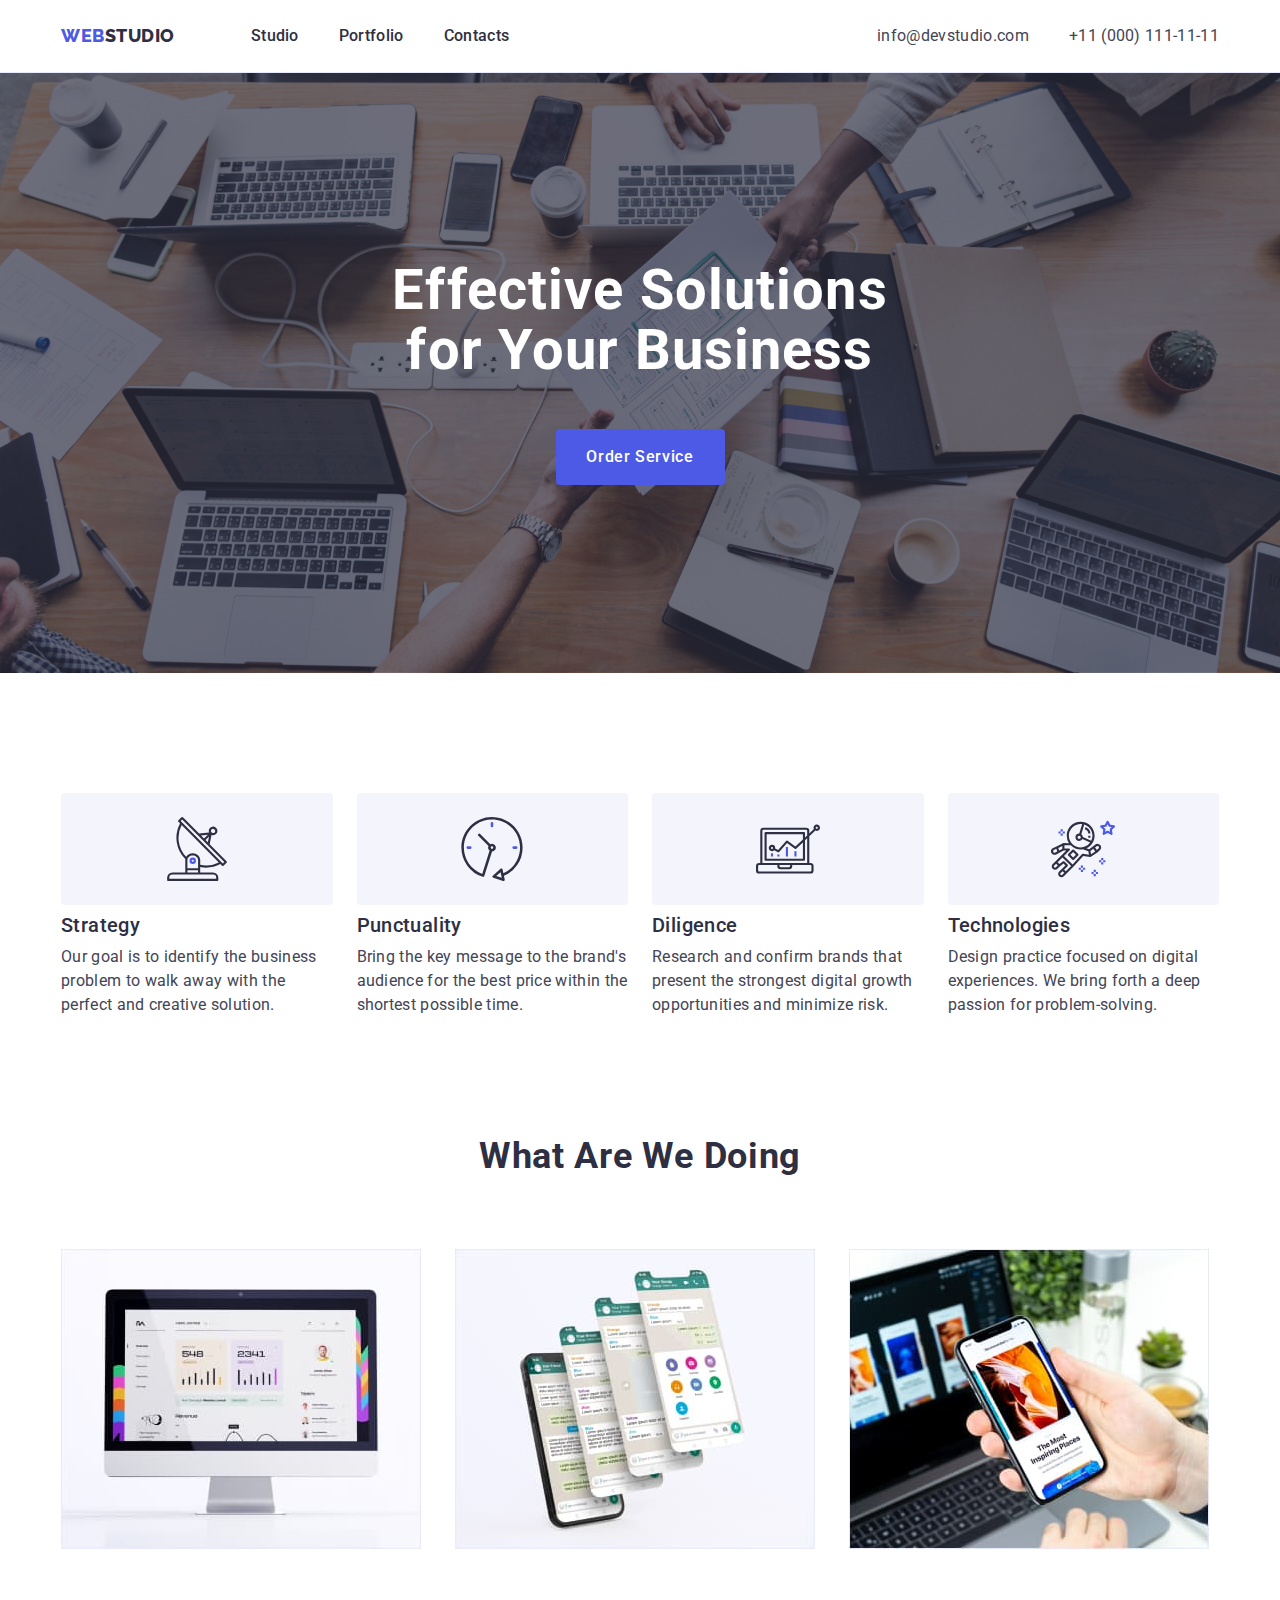
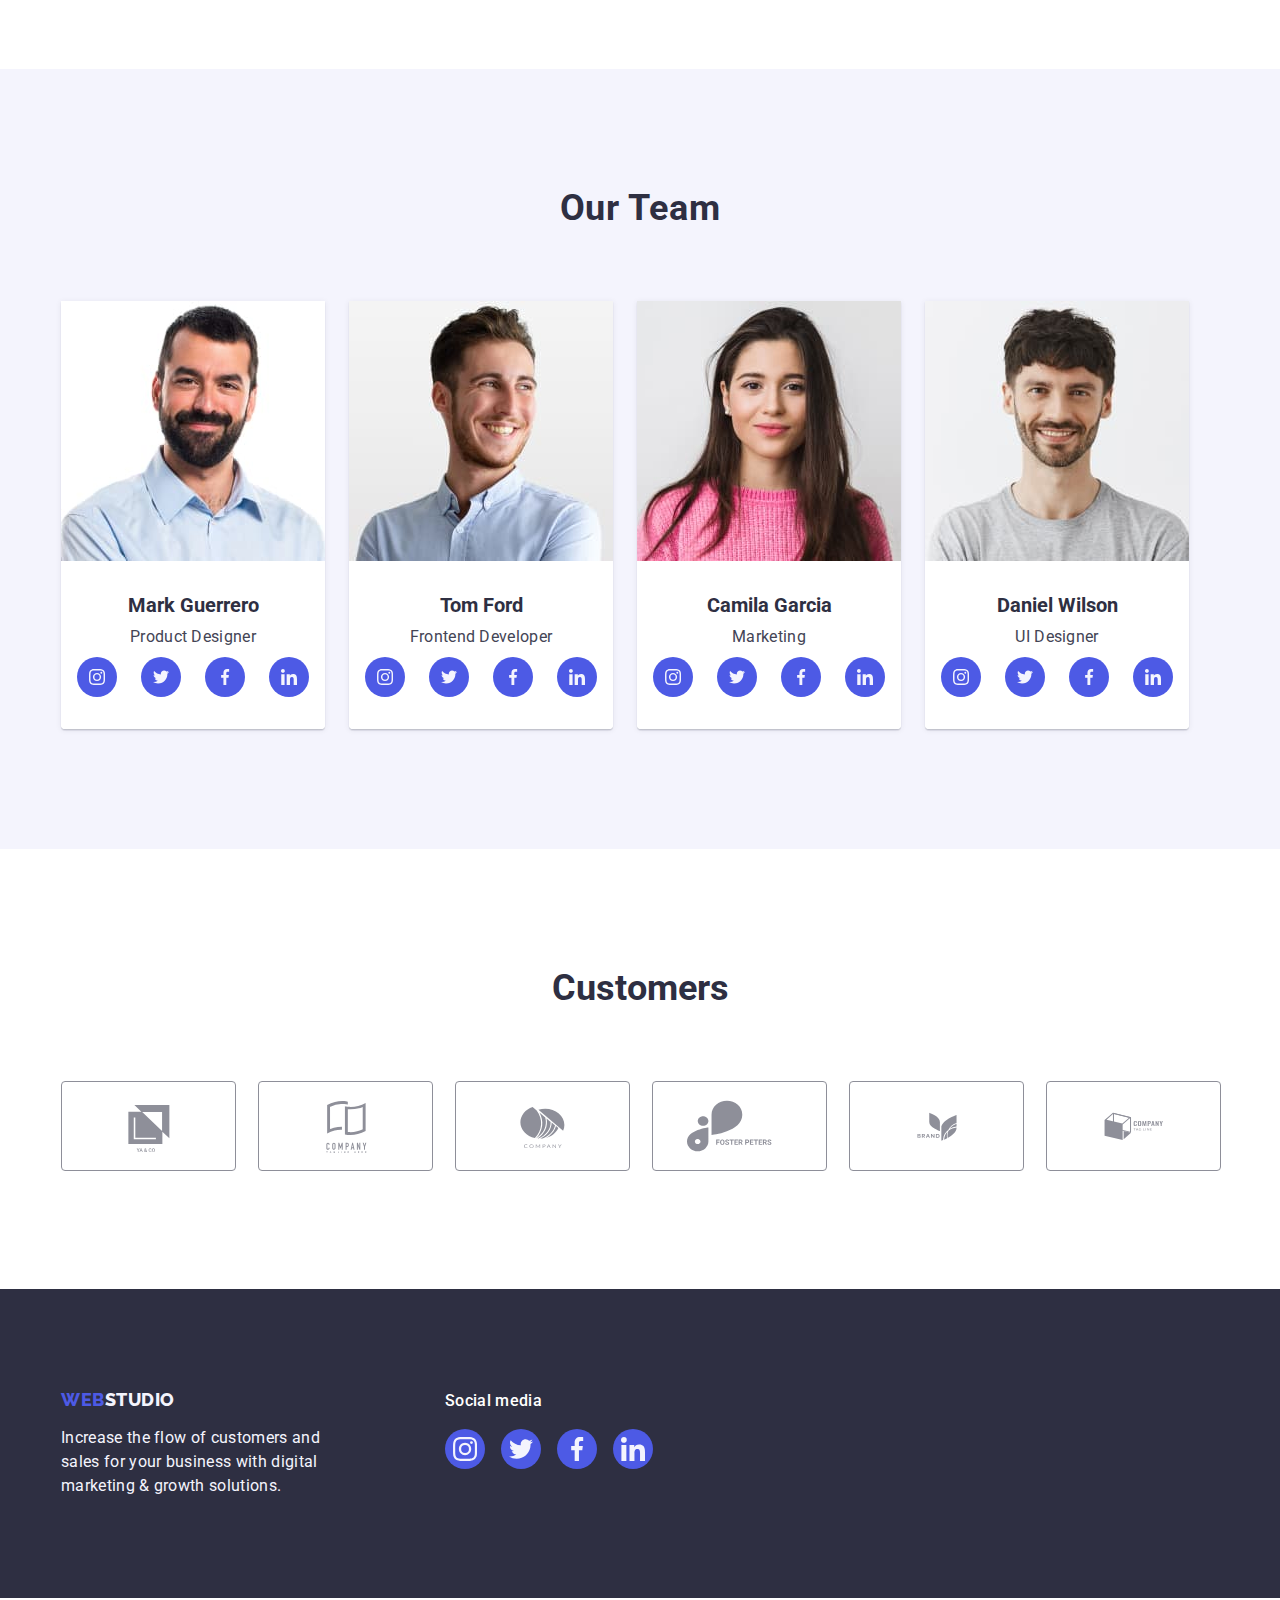
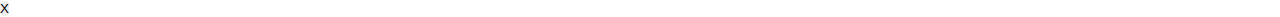
==== index.html @ da3db01a "add modal" ====
<!DOCTYPE html>
<html lang="en">
  <head>
    <meta charset="UTF-8" />
    <meta name="viewport" content="width=device-width, initial-scale=1.0" />

    <link rel="preconnect" href="https://fonts.googleapis.com" />
    <link rel="preconnect" href="https://fonts.gstatic.com" crossorigin />
    <link
      href="https://fonts.googleapis.com/css2?family=Raleway:wght@800&family=Roboto:wght@400;500;700;900&display=swap"
      rel="stylesheet"
    />
    <link
      rel="stylesheet"
      href="https://cdnjs.cloudflare.com/ajax/libs/modern-normalize/2.0.0/modern-normalize.min.css"
      integrity="sha512-4xo8blKMVCiXpTaLzQSLSw3KFOVPWhm/TRtuPVc4WG6kUgjH6J03IBuG7JZPkcWMxJ5huwaBpOpnwYElP/m6wg=="
      crossorigin="anonymous"
      referrerpolicy="no-referrer"
    />
    <link rel="stylesheet" href="./css/styles.css" type="text/css" />
    <title>WebStudio</title>
  </head>
  <body>
    <header class="header">
      <div class="header-div container">
        <nav class="nav">
          <a class="logo-link link" href="./index.html"
            >Web<span class="logo-header">Studio</span></a
          >

          <ul class="list-header link">
            <li>
              <a href="./index.html" class="first-link link">Studio</a>
            </li>
            <li>
              <a href="./portfolio.html" class="first-link link">Portfolio</a>
            </li>
            <li>
              <a href="" class="first-link link">Contacts</a>
            </li>
          </ul>
        </nav>
        <address class="address">
          <ul class="address-list list">
            <li>
              <a href="mailto:info@devstudio.com" class="contact-link link"
                >info@devstudio.com</a
              >
            </li>
            <li>
              <a href="tel:+110001111111" class="contact-link link"
                >+11 (000) 111-11-11</a
              >
            </li>
          </ul>
        </address>
      </div>
    </header>
    <main>
      <section class="section-one">
        <div class="container">
          <h1 class="heading-one">Effective Solutions for Your Business</h1>
          <button type="button" class="button" data-modal-open>
            Order Service
          </button>
        </div>
      </section>

      <section class="section-two">
        <div class="container">
          <h2 class="visually-hidden">Our values</h2>
          <ul class="section-two-list list">
            <li class="section-two-li">
              <div class="container section-two-icons-container">
                <svg class="section-two-icons" width="64" height="64">
                  <use href="./images/icons.svg#icon-antenna-1"></use>
                </svg>
              </div>
              <h3 class="heading-two section-two-list">Strategy</h3>
              <p class="paragraph-one">
                Our goal is to identify the business problem to walk away with
                the perfect and creative solution.
              </p>
            </li>
            <li class="section-two-li">
              <div class="container section-two-icons-container">
                <svg class="section-two-icons" width="64" height="64">
                  <use href="./images/icons.svg#icon-clock-1"></use>
                </svg>
              </div>
              <h3 class="heading-two section-two-list">Punctuality</h3>
              <p class="paragraph-one">
                Bring the key message to the brand's audience for the best price
                within the shortest possible time.
              </p>
            </li>
            <li class="section-two-li">
              <div class="container section-two-icons-container">
                <svg class="section-two-icons" width="64" height="64">
                  <use href="./images/icons.svg#icon-diagram-1"></use>
                </svg>
              </div>
              <h3 class="heading-two section-two-list">Diligence</h3>
              <p class="paragraph-one">
                Research and confirm brands that present the strongest digital
                growth opportunities and minimize risk.
              </p>
            </li>
            <li class="section-two-li">
              <div class="container section-two-icons-container">
                <svg class="section-two-icons" width="64" height="64">
                  <use href="./images/icons.svg#icon-astronaut-1"></use>
                </svg>
              </div>
              <h3 class="heading-two section-two-list">Technologies</h3>
              <p class="paragraph-one">
                Design practice focused on digital experiences. We bring forth a
                deep passion for problem-solving.
              </p>
            </li>
          </ul>
        </div>
      </section>
      <section class="section-three">
        <div class="container">
          <h2 class="heading-three">What are we doing</h2>
          <ul class="section-three-list list">
            <li class="section-three-li">
              <img
                src="./images/desktop-1.jpg"
                alt="Picture of iMac"
                width="360"
                height="300"
              />
            </li>
            <li class="section-three-li">
              <img
                src="./images/mobile-app-2.jpg"
                alt="Picture of mobile applictions"
                width="360"
                height="300"
              />
            </li>
            <li class="section-three-li">
              <img
                src="./images/smartphone-3.jpg"
                alt="Smarphone in hand"
                width="360"
                height="300"
              />
            </li>
          </ul>
        </div>
      </section>
      <section class="section-four">
        <div class="container">
          <h2 class="heading-four">Our Team</h2>
          <ul class="section-four-list list">
            <li class="section-four-li">
              <img
                src="./images/mark-4.jpg"
                alt="man in a blue shirt with short stubble"
                width="264"
                height="260"
              />
              <div class="div-four">
                <h3 class="heading-four-h3">Mark Guerrero</h3>
                <p class="paragraph-two">Product Designer</p>

                <ul class="section-four-icons-list">
                  <li class="section-four-icons-li">
                    <a href="" class="link-icon">
                      <svg width="16" height="16" class="icon-li">
                        <use href="./images/icons.svg#icon-instagram"></use>
                      </svg>
                    </a>
                  </li>
                  <li class="section-four-icons-li">
                    <a href="" class="link-icon">
                      <svg width="16" height="16" class="icon-li">
                        <use href="./images/icons.svg#icon-twitter"></use>
                      </svg>
                    </a>
                  </li>
                  <li class="section-four-icons-li">
                    <a href="" class="link-icon">
                      <svg width="16" height="16" class="icon-li">
                        <use href="./images/icons.svg#icon-facebook"></use>
                      </svg>
                    </a>
                  </li>
                  <li class="section-four-icons-li">
                    <a href="" class="link-icon">
                      <svg width="16" height="16" class="icon-li">
                        <use href="./images/icons.svg#icon-linkedin"></use>
                      </svg>
                    </a>
                  </li>
                </ul>
              </div>
            </li>
            <li class="section-four-li">
              <img
                src="./images/tom-5.jpg"
                alt="man in a blue shirt, smiling"
                width="264"
                height="260"
              />
              <div class="div-four">
                <h3 class="heading-four-h3">Tom Ford</h3>
                <p class="paragraph-two">Frontend Developer</p>

                <ul class="section-four-icons-list">
                  <li class="section-four-icons-li">
                    <a href="" class="link-icon">
                      <svg width="16" height="16" class="icon-li">
                        <use href="./images/icons.svg#icon-instagram"></use>
                      </svg>
                    </a>
                  </li>
                  <li class="section-four-icons-li">
                    <a href="" class="link-icon">
                      <svg width="16" height="16" class="icon-li">
                        <use href="./images/icons.svg#icon-twitter"></use>
                      </svg>
                    </a>
                  </li>
                  <li class="section-four-icons-li">
                    <a href="" class="link-icon">
                      <svg width="16" height="16" class="icon-li">
                        <use href="./images/icons.svg#icon-facebook"></use>
                      </svg>
                    </a>
                  </li>
                  <li class="section-four-icons-li">
                    <a href="" class="link-icon">
                      <svg width="16" height="16" class="icon-li">
                        <use href="./images/icons.svg#icon-linkedin"></use>
                      </svg>
                    </a>
                  </li>
                </ul>
              </div>
            </li>
            <li class="section-four-li">
              <img
                src="./images/camila-6.jpg"
                alt="woman in a pink sweater"
                width="264"
                height="260"
              />
              <div class="div-four">
                <h3 class="heading-four-h3">Camila Garcia</h3>
                <p class="paragraph-two">Marketing</p>

                <ul class="section-four-icons-list">
                  <li class="section-four-icons-li">
                    <a href="" class="link-icon">
                      <svg width="16" height="16" class="icon-li">
                        <use href="./images/icons.svg#icon-instagram"></use>
                      </svg>
                    </a>
                  </li>
                  <li class="section-four-icons-li">
                    <a href="" class="link-icon">
                      <svg width="16" height="16" class="icon-li">
                        <use href="./images/icons.svg#icon-twitter"></use>
                      </svg>
                    </a>
                  </li>
                  <li class="section-four-icons-li">
                    <a href="" class="link-icon">
                      <svg width="16" height="16" class="icon-li">
                        <use href="./images/icons.svg#icon-facebook"></use>
                      </svg>
                    </a>
                  </li>
                  <li class="section-four-icons-li">
                    <a href="" class="link-icon">
                      <svg width="16" height="16" class="icon-li">
                        <use href="./images/icons.svg#icon-linkedin"></use>
                      </svg>
                    </a>
                  </li>
                </ul>
              </div>
            </li>
            <li class="section-four-li">
              <img
                src="./images/daniel-7.jpg"
                alt="man in a grey t-shirt"
                width="264"
                height="260"
              />
              <div class="div-four">
                <h3 class="heading-four-h3">Daniel Wilson</h3>
                <p class="paragraph-two">UI Designer</p>

                <ul class="section-four-icons-list">
                  <li class="section-four-icons-li">
                    <a href="" class="link-icon">
                      <svg width="16" height="16" class="icon-li">
                        <use href="./images/icons.svg#icon-instagram"></use>
                      </svg>
                    </a>
                  </li>
                  <li class="section-four-icons-li">
                    <a href="" class="link-icon">
                      <svg width="16" height="16" class="icon-li">
                        <use href="./images/icons.svg#icon-twitter"></use>
                      </svg>
                    </a>
                  </li>
                  <li class="section-four-icons-li">
                    <a href="" class="link-icon">
                      <svg width="16" height="16" class="icon-li">
                        <use href="./images/icons.svg#icon-facebook"></use>
                      </svg>
                    </a>
                  </li>
                  <li class="section-four-icons-li">
                    <a href="" class="link-icon">
                      <svg width="16" height="16" class="icon-li">
                        <use href="./images/icons.svg#icon-linkedin"></use>
                      </svg>
                    </a>
                  </li>
                </ul>
              </div>
            </li>
          </ul>
        </div>
      </section>
      <section class="section-five">
        <div class="container">
          <h2 class="heading-five">Customers</h2>
          <ul class="section-five-ul">
            <li class="section-five-li">
              <a href="" class="section-five-link">
                <svg width="104" height="56" class="section-five-logo">
                  <use href="./images/icons.svg#icon-Logo-1"></use>
                </svg>
              </a>
            </li>
            <li class="section-five-li">
              <a href="" class="section-five-link">
                <svg width="104" height="56" class="section-five-logo">
                  <use href="./images/icons.svg#icon-Logo-2"></use>
                </svg>
              </a>
            </li>
            <li class="section-five-li">
              <a href="" class="section-five-link">
                <svg width="104" height="56" class="section-five-logo">
                  <use href="./images/icons.svg#icon-Logo-3"></use>
                </svg>
              </a>
            </li>
            <li class="section-five-li">
              <a href="" class="section-five-link">
                <svg width="104" height="56" class="section-five-logo">
                  <use href="./images/icons.svg#icon-Logo-4"></use>
                </svg>
              </a>
            </li>
            <li class="section-five-li">
              <a href="" class="section-five-link">
                <svg width="104" height="56" class="section-five-logo">
                  <use href="./images/icons.svg#icon-Logo-5"></use>
                </svg>
              </a>
            </li>
            <li class="section-five-li">
              <a href="" class="section-five-link">
                <svg width="104" height="56" class="section-five-logo">
                  <use href="./images/icons.svg#icon-Logo-6"></use>
                </svg>
              </a>
            </li>
          </ul>
        </div>
      </section>
    </main>
    <footer class="footer">
      <div class="container footer-main">
        <div class="div-footer-one">
          <a class="logo-link link" href="index.html"
            >Web<span class="logo-footer">Studio</span></a
          >
          <p class="footer-paragraph">
            Increase the flow of customers and sales for your business with
            digital marketing & growth solutions.
          </p>
        </div>
        <div class="social-media-container">
          <p class="footer-paragraph-one">Social media</p>
          <ul class="footer-icons-list">
            <li class="footer-icons-li">
              <a href="" class="footer-link-icon">
                <svg width="24" height="24" class="footer-icon-li">
                  <use href="./images/icons.svg#icon-instagram"></use>
                </svg>
              </a>
            </li>
            <li class="footer-icons-li">
              <a href="" class="footer-link-icon">
                <svg width="24" height="24" class="footer-icon-li">
                  <use href="./images/icons.svg#icon-twitter"></use>
                </svg>
              </a>
            </li>
            <li class="footer-icons-li">
              <a href="" class="footer-link-icon">
                <svg width="24" height="24" class="footer-icon-li">
                  <use href="./images/icons.svg#icon-facebook"></use>
                </svg>
              </a>
            </li>
            <li class="footer-icons-li">
              <a href="" class="footer-link-icon">
                <svg width="24" height="24" class="footer-icon-li">
                  <use href="./images/icons.svg#icon-linkedin"></use>
                </svg>
              </a>
            </li>
          </ul>
        </div>
      </div>
    </footer>
    <div class="backdrop is-hidden" data-modal>
      <div class="modal">
        <button type="button" class="close-button" data-modal-xlose>X</button>
      </div>
    </div>
    <script src="./js/modal.js"></script>
  </body>
</html>
---- css/styles.css ----
:root {
  --color-logo: #4d5ae5;
  --color-section1: #2e2f42;
  --color-footer: #f4f4fd;
  --color-paragraph: #434455;
  --color-portfolio: #e7e9fc;
  --color-footer-div: #ffffff;
}
body {
  font-family: "Roboto", sans-serif;
  color: #434455;
  background-color: #ffffff;
}
h1,
h2,
h3,
h4,
h5,
h6,
p {
  margin: 0;
}
img {
  display: block;
  max-width: 100%;
  height: auto;
}
button {
  cursor: pointer;
  border: none;
  border-radius: 4px;
}

ul,
ol {
  list-style: none;
  margin: 0;
  padding-left: 0;
}
* {
  margin: 0;
  padding: 0;
}

.container {
  margin: 0 auto;
  padding: 0 15px;
  max-width: 1158px;
}
.section-two-icons-container {
  display: flex;
  align-items: center;
  justify-content: center;
  height: 112px;
  background-color: #f4f4fd;
  border-radius: 4px;
  margin-bottom: 8px;
}

.link {
  text-decoration: none;
}

.list {
  list-style: none;
  margin: 0;
  padding-left: 0;
}

.list-header {
  display: flex;
  gap: 40px;
}

.list-one-portfolio {
  justify-content: center;
  display: flex;
  gap: 24px;
  margin-bottom: 72px;
}

.list-two-portfolio {
  display: flex;
  flex-wrap: wrap;
  column-gap: 24px;
  row-gap: 48px;
}

.section-two-list {
  gap: 24px;
  display: flex;
}
.section-two-li {
  width: calc((100% - 72px) / 4);
}

.section-three {
  padding-bottom: 120px;
}

.section-three-list {
  gap: 24px;
  display: flex;
}

.section-three-li {
  width: calc((100% - 48px) / 3);
}

.logo-link {
  font-family: "Raleway", sans-serif;
  font-weight: 800;
  font-size: 18px;
  line-height: 1.17;
  letter-spacing: 0.03em;
  text-transform: uppercase;
  color: var(--color-logo);
  margin-right: 76px;
  display: inline-block;
}

.logo-header {
  color: #2e2f42;
}

.first-link:hover {
  color: #404bbf;
}
.first-link:focus {
  color: #404bbf;
}

.first-link {
  font-weight: 500;
  font-size: 16px;
  line-height: 1.5;
  letter-spacing: 0.02em;
  color: #2e2f42;
}

.portfolio-li {
  width: calc((100% - 48px) / 3);
  display: block;
}

.portfolio-li:hover {
  box-shadow: 0px 1px 6px rgba(46, 47, 66, 0.08),
    0px 1px 1px rgba(46, 47, 66, 0.16), 0px 2px 1px rgba(46, 47, 66, 0.08);
}

.portfolio-li:focus {
  box-shadow: 0px 1px 6px rgba(46, 47, 66, 0.08),
    0px 1px 1px rgba(46, 47, 66, 0.16), 0px 2px 1px rgba(46, 47, 66, 0.08);
}
.portfolio-link {
  display: block;
}
.portfolio-link:focus {
  box-shadow: 0px 1px 6px rgba(46, 47, 66, 0.08),
    0px 1px 1px rgba(46, 47, 66, 0.16), 0px 2px 1px rgba(46, 47, 66, 0.08);
}
.portfolio-link:hover {
  box-shadow: 0px 1px 6px rgba(46, 47, 66, 0.08),
    0px 1px 1px rgba(46, 47, 66, 0.16), 0px 2px 1px rgba(46, 47, 66, 0.08);
}
.section-four-li {
  background-color: #ffffff;
}
.section-four-icons-list {
  display: flex;
  justify-content: center;
  gap: 24px;
}
.section-four-icons-li {
  width: 40px;
  height: 40px;
  background-color: ;
}
.link-icon {
  width: 100%;
  height: 100%;
  background-color: #4d5ae5;
  border-radius: 50%;
  display: flex;
  align-items: center;
  justify-content: center;
}
.link-icon:hover {
  background-color: #404bbf;
}
.link-icon:focus {
  background-color: #404bbf;
}
.icon-li {
  fill: #f4f4fd;
}

.address {
  font-style: normal;
  margin-left: auto;
  display: flex;
  gap: 40px;
  padding: 24px 0;
}
.address-list {
  display: flex;
  gap: 40px;
}

.heading-three {
  font-size: 36px;
  line-height: 1.11;
  text-align: center;
  letter-spacing: 0.02em;
  text-transform: capitalize;
  color: #2e2f42;
  margin-bottom: 72px;
}

.span {
  color: #2e2f42;
}

.logo-footer {
  color: #f4f4fd;
  display: inline-block;
  margin-bottom: 16px;
}

.footer-paragraph {
  line-height: 1.5;
  color: var(--color-footer);
  letter-spacing: 0.02em;
  max-width: 264px;
}

.contact-link {
  font-size: 16px;
  line-height: 1.5;
  letter-spacing: 0.02em;
  color: #434455;
  text-decoration: none;
}

.contact-link:hover {
  color: #404bbf;
}

.contact-link:focus {
  color: #404bbf;
}

.filter-button :hover .filter-button :focus {
  background-color: var(--color-example);
}

.section-one {
  background-color: var(--color-section1);
  padding: 188px 0;
  background-image: linear-gradient(
      rgba(46, 47, 66, 0.7),
      rgba(46, 47, 66, 0.7)
    ),
    url(../images/people-office.jpg);
  max-width: 1440px;
  background-repeat: no-repeat;
  background-position: center;
  background-size: cover;
  margin: 0 auto;
}

.section-two {
  padding: 120px 0;
}

.section-four {
  background-color: #f4f4fd;
  padding: 120px 0;
}

.section-four-list {
  display: flex;
  gap: 24px;
}

.section-four-li {
  width: calc((100%-72px) / 4);
  border-radius: 0px 0px 4px 4px;
  box-shadow: 0px 1px 6px rgba(46, 47, 66, 0.08),
    0px 1px 1px rgba(46, 47, 66, 0.16), 0px 2px 1px rgba(46, 47, 66, 0.08);
}

.section-five {
  padding-top: 120px;
  padding-bottom: 120px;
}

.section-five-ul {
  display: flex;
  gap: 24px;
}
.section-five-li {
  width: calc((100% - 120px) / 6);
  height: 88px;
}

.section-five-link {
  width: 100%;
  height: 100%;
  border: 1px solid #8e8f99;
  border-radius: 4px;
  display: flex;
  align-items: center;
  justify-content: center;
  color: #8e8f99;
}
.section-five-link:hover {
  border-color: #404bbf;
  color: #404bbf;
}
.section-five-link:focus {
  border-color: #404bbf;
  color: #404bbf;
}

.section-five-logo {
  fill: currentColor;
}
.section-six {
  padding-top: 96px;
  padding-bottom: 120px;
}

.heading-one {
  font-size: 56px;
  line-height: 1.07;
  text-align: center;
  letter-spacing: 0.02em;
  color: #ffffff;
  max-width: 496px;
  margin: 0 auto;
  margin-bottom: 48px;
}

.heading-two {
  font-weight: 500;
  font-size: 20px;
  line-height: 1.2;
  letter-spacing: 0.02em;
  color: #2e2f42;
  margin-bottom: 8px;
}

.heading-four {
  font-size: 36px;
  line-height: 1.11;
  text-align: center;
  letter-spacing: 0.02em;
  text-transform: capitalize;
  color: #2e2f42;
  margin-bottom: 72px;
}
.heading-four-h3 {
  font-size: 20px;
  line-height: 24px;
  color: var(--color-section1);
  margin-bottom: 8px;
  text-align: center;
}

.heading-five {
  font-size: 36px;
  line-height: 1.11;
  color: var(--color-section1);
  margin-bottom: 8px;
  text-align: center;
  margin-bottom: 72px;
}

.heading-six {
  font-weight: 500;
  font-size: 20px;
  line-height: 1.2;
  letter-spacing: 0.02em;
  color: #2e2f42;
  text-align: center;
  margin-bottom: 8px;
}

.product-header {
  font-weight: 500;
  font-size: 20px;
  line-height: 1.2;
  letter-spacing: 0.02em;
  color: var(--color-section1);
  margin-bottom: 8px;
}

.paragraph-one {
  font-size: 16px;
  line-height: 1.5;
  letter-spacing: 0.02em;
}

.paragraph-two {
  font-size: 16px;
  line-height: 1.5;
  letter-spacing: 0.02em;
  text-align: center;
  margin-bottom: 8px;
}

.product-paragraph {
  font-size: 16px;
  line-height: 1.5;
  letter-spacing: 0.02em;
  color: var(--color-paragraph);
}

.product-header {
  font-weight: 500;
  font-size: 20px;
  line-height: 1.2;
  letter-spacing: 0.02em;
  color: #2e2f42;
}

.button {
  background-color: #4d5ae5;
  font-family: "Roboto", sans-serif;
  font-weight: 500;
  font-size: 16px;
  line-height: 1.5;
  letter-spacing: 0.04em;
  color: #ffffff;
  cursor: pointer;
  display: block;
  min-width: 169px;
  height: 56px;
  border: none;
  border-radius: 4px;
  margin: 0 auto;
}

.button:focus {
  background-color: #404bbf;
}

.button:hover {
  background-color: #404bbf;
}

.filter-button {
  font-family: "Roboto", sans-serif;
  font-weight: 500;
  font-size: 16px;
  line-height: 1.5;
  letter-spacing: 0.04em;
  color: var(--color-logo);
  background-color: var(--color-footer);
  cursor: pointer;
  text-align: center;
  padding: 12px 24px;
  border: 1px solid var(--color-portfolio);
  border-radius: 4px;
}

.filter-button:hover {
  color: #ffffff;
  background-color: #404bbf;
  border: 1px solid transparent;
  box-shadow: 0px 3px 1px rgba(0, 0, 0, 0.1), 0px 2px 1px rgba(0, 0, 0, 0.08),
    0px 2px 2px rgba(0, 0, 0, 0.12);
}

.filter-button:focus {
  background-color: #404bbf;
  border: 1px solid transparent;
  box-shadow: 0px 3px 1px rgba(0, 0, 0, 0.1), 0px 2px 1px rgba(0, 0, 0, 0.08),
    0px 2px 2px rgba(0, 0, 0, 0.12);
}

.footer {
  background-color: #2e2f42;
  color: var(--CLOUD, #f4f4fd);
}
footer {
  padding: 100px 0;
}
.footer-main {
  display: flex;
  align-items: baseline;
}

.visually-hidden {
  position: absolute;
  width: 1px;
  height: 1px;
  margin: -1px;
  border: 0;
  padding: 0;
  white-space: nowrap;
  clip-path: inset(100%);
  clip: rect(0 0 0 0);
  overflow: hidden;
}

header {
  border-bottom: 1px solid var(--CORNFLOWER, #e7e9fc);
  background: var(--WHITE, #fff);
  box-shadow: 0px 1px 6px rgba(46, 47, 66, 0.08),
    0px 1px 1px rgba(46, 47, 66, 0.16), 0px 2px 1px rgba(46, 47, 66, 0.08);
}

.header-div {
  display: flex;
  width: 1158px;
  margin: 0 auto;
  padding: 0 15px;
}

.nav {
  display: flex;
  align-items: center;
}

.portfolio-div {
  padding: 32px 16px;
  border: 1px solid var(--color-portfolio);
  border-top: none;
}

.div-four {
  padding: 32px 0px;
  background-color: #ffffff;
  border-radius: 0px 0px 4px 4px;
  gap: 32px;
}
.section-two-icons {
  width: 64px;
  height: 64px;
  flex-shrink: 0;
}

.div-footer-one {
  margin-right: 120px;
}
.footer-paragraph-one {
  font-weight: 500;
  font-size: 16px;
  line-height: 1.5;
  letter-spacing: 0.02em;
  color: var(--color-footer-div);
  margin-bottom: 16px;
}

.footer-icons-list {
  display: flex;
  gap: 16px;
}
.footer-icons-li {
  height: 40px;
  width: 40px;
}
.footer-link-icon {
  width: 100%;
  height: 100%;
  background-color: var(--color-logo);
  border-radius: 50%;
  display: flex;
  align-items: center;
  justify-content: center;
}
.footer-link-icon:hover {
  background-color: #31d0aa;
}
.footer-link-icon:focus {
  background-color: #31d0aa;
}
.footer-icon-li {
  fill: var(--color-footer);
}
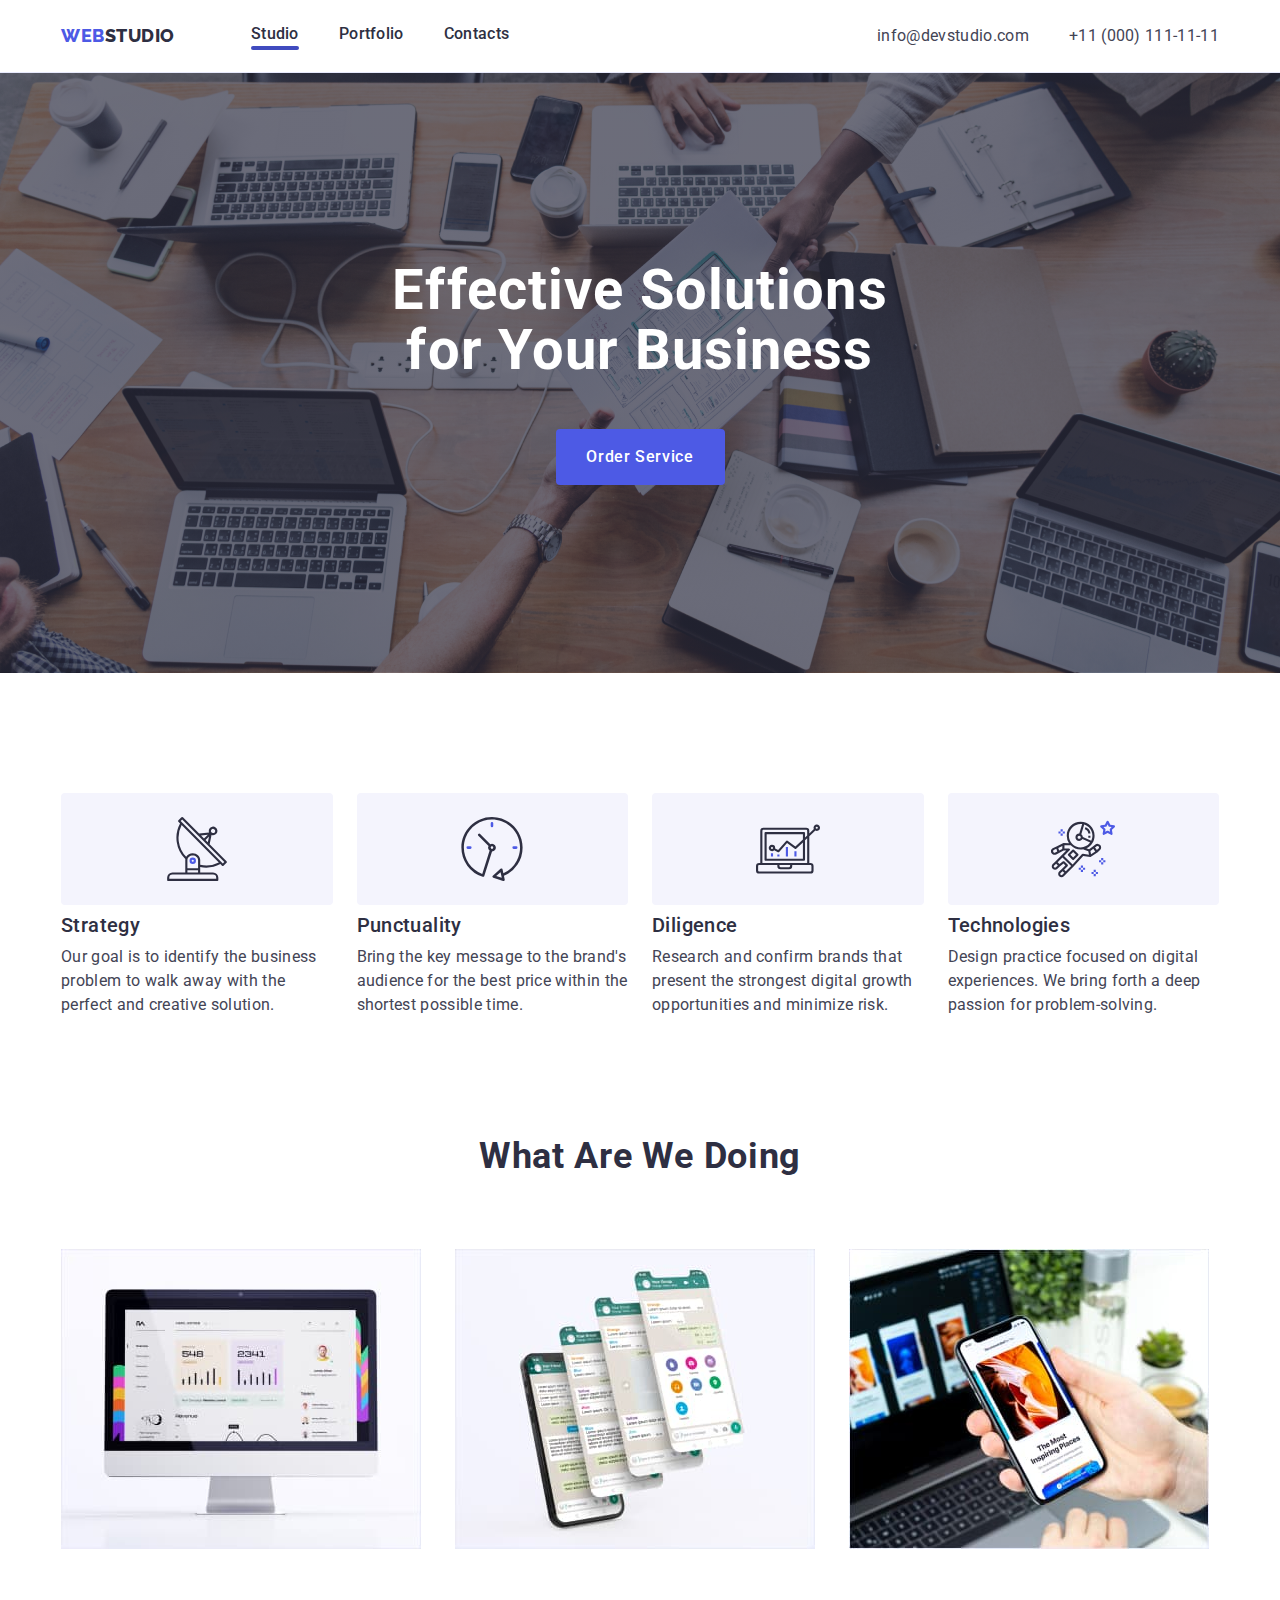
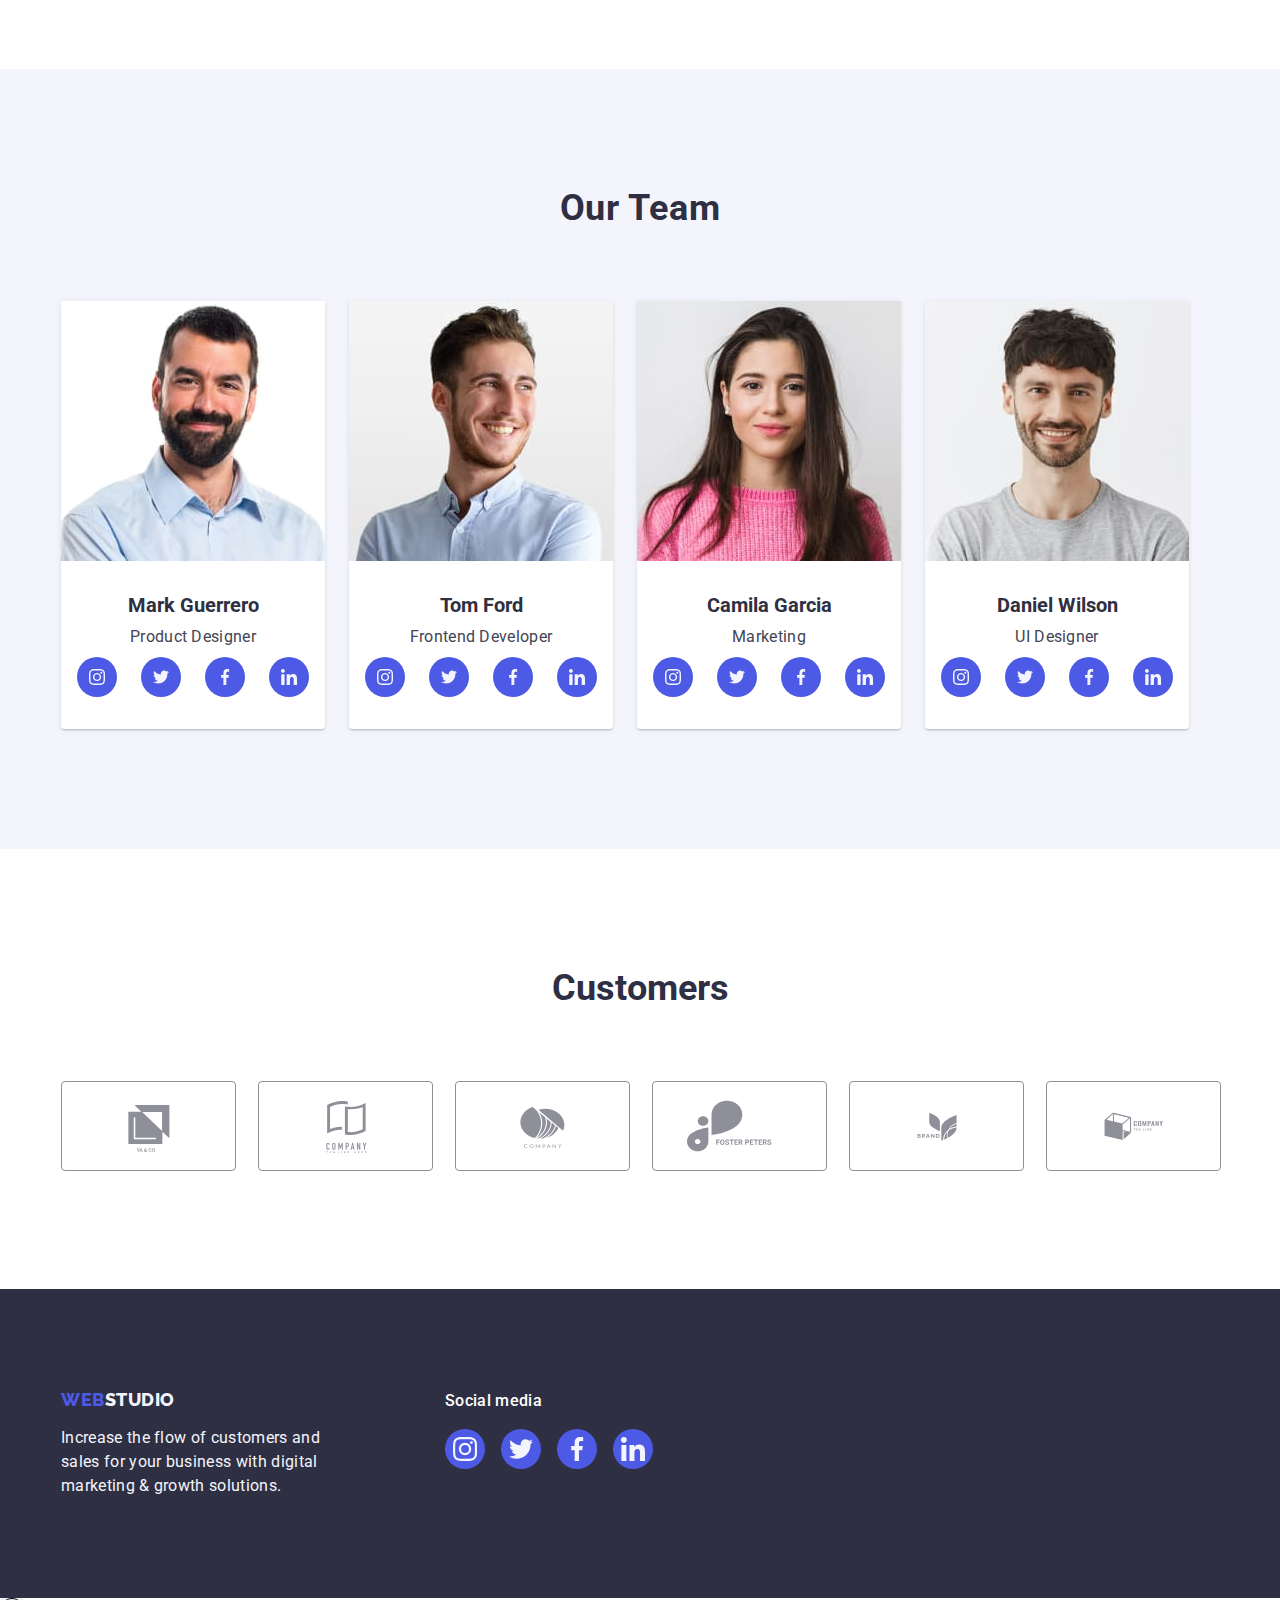
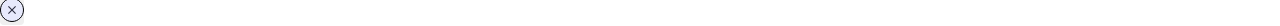
==== commit 456abc3b: "link-underline" ====
--- a/index.html
+++ b/index.html
@@ -31,6 +31,7 @@
           <ul class="list-header link">
             <li>
               <a href="./index.html" class="first-link link">Studio</a>
+              <div class="link-underline"></div>
             </li>
             <li>
               <a href="./portfolio.html" class="first-link link">Portfolio</a>
@@ -60,7 +61,7 @@
       <section class="section-one">
         <div class="container">
           <h1 class="heading-one">Effective Solutions for Your Business</h1>
-          <button type="button" class="button" data-modal-open>
+          <button type="button" class="button modal-button" data-modal-open>
             Order Service
           </button>
         </div>
@@ -428,8 +429,12 @@
       </div>
     </footer>
     <div class="backdrop is-hidden" data-modal>
-      <div class="modal">
-        <button type="button" class="close-button" data-modal-xlose>X</button>
+      <div class="modal-box">
+        <button type="button" class="button-close" data-modal-close>
+          <svg class="button-close-icon" width="24" height="24">
+            <use href="./images/icons.svg#icon-close"></use>
+          </svg>
+        </button>
       </div>
     </div>
     <script src="./js/modal.js"></script>
--- a/css/styles.css
+++ b/css/styles.css
@@ -136,6 +136,12 @@
   line-height: 1.5;
   letter-spacing: 0.02em;
   color: #2e2f42;
+}
+.link-underline {
+  width: 48px;
+  height: 4px;
+  border-radius: 2px;
+  background: var(--OCEAN, #404bbf);
 }
 
 .portfolio-li {
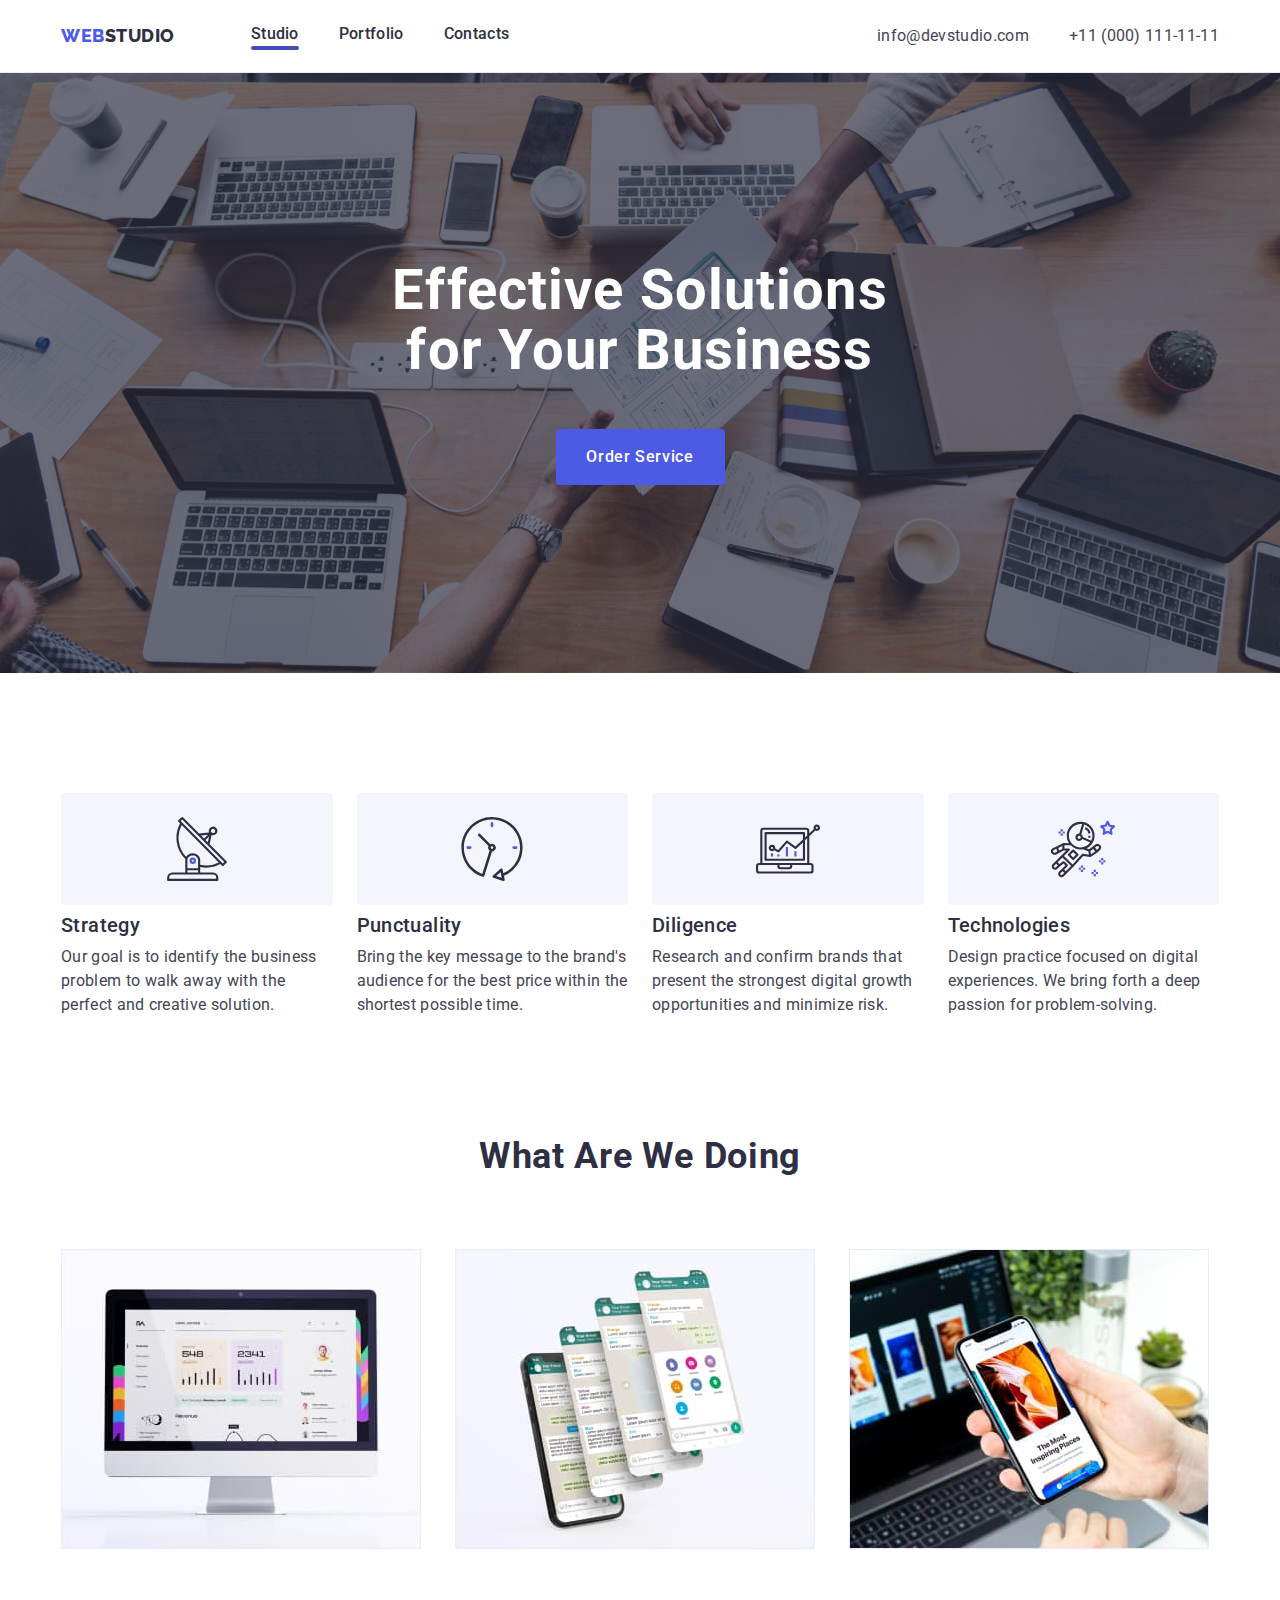
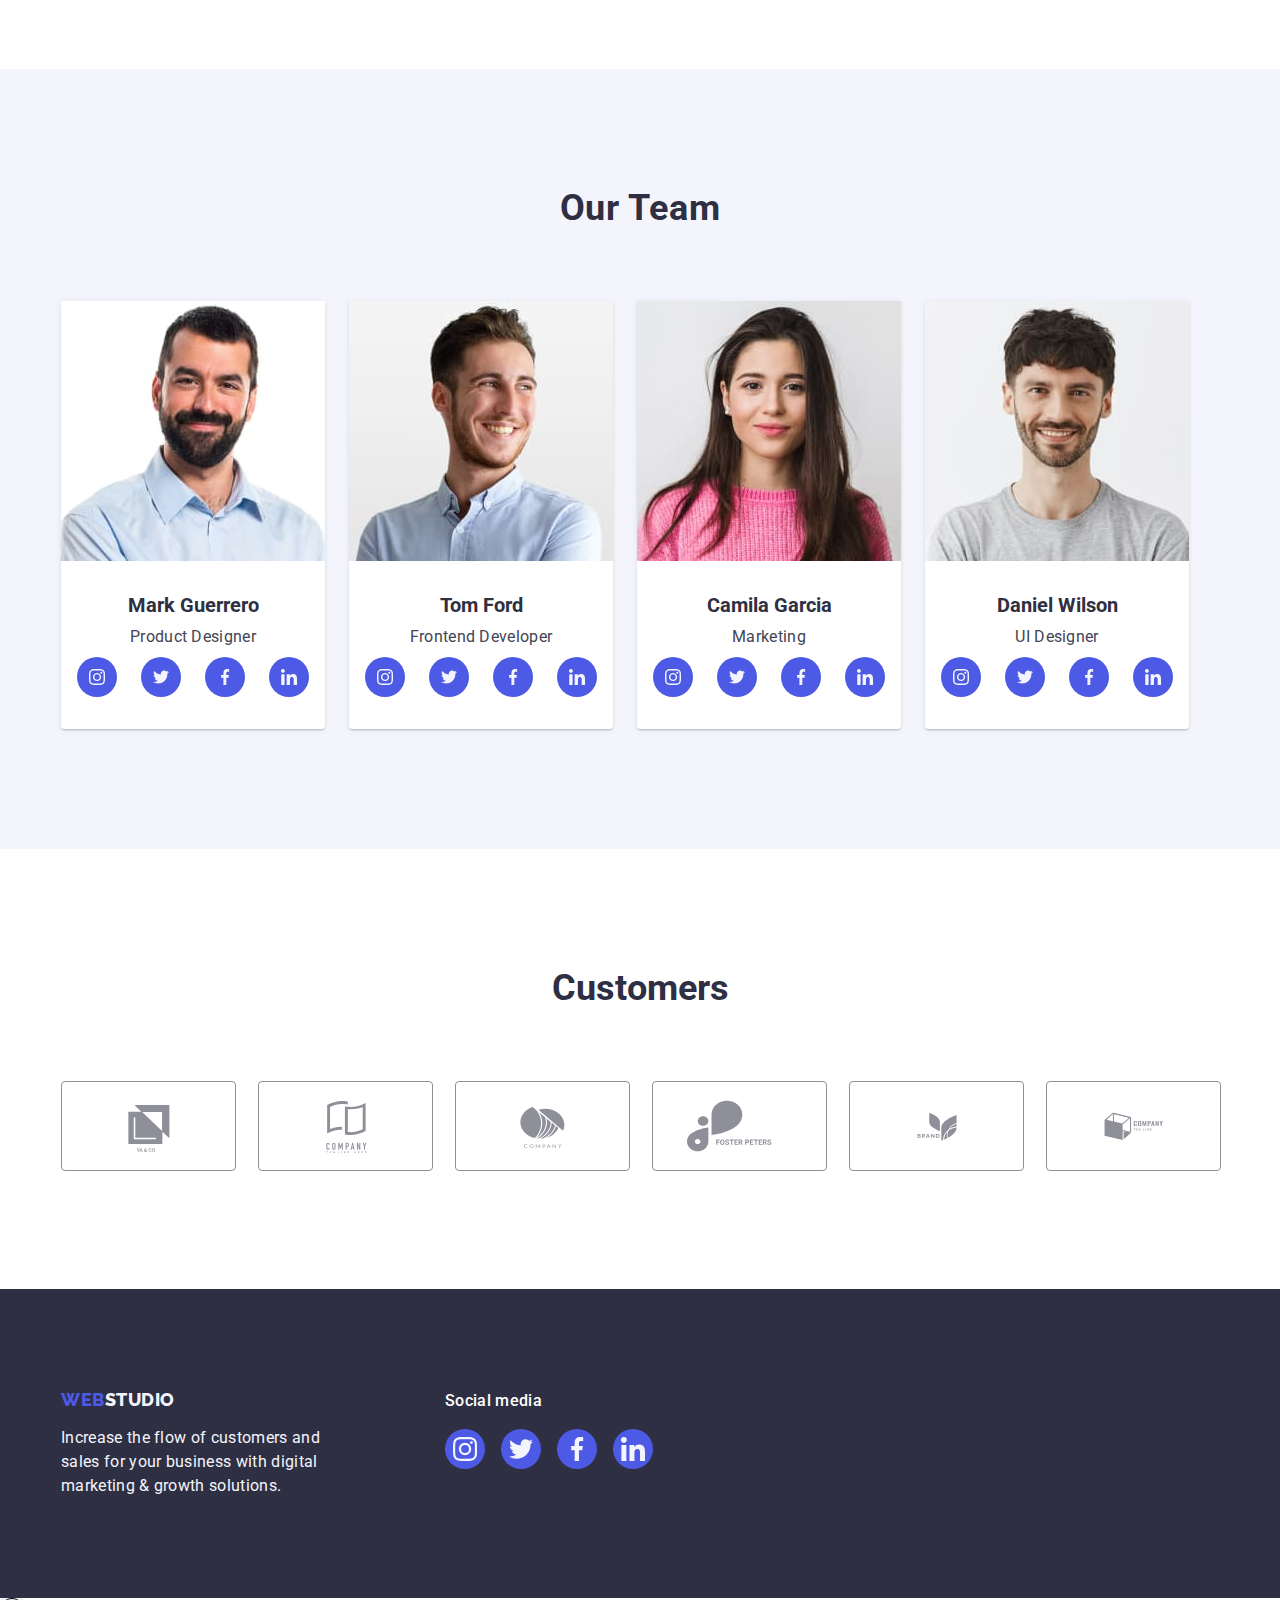
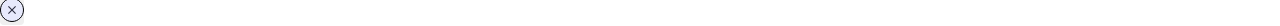
==== commit 1b407cc1: "link and modal" ====
--- a/index.html
+++ b/index.html
@@ -428,7 +428,7 @@
         </div>
       </div>
     </footer>
-    <div class="backdrop is-hidden" data-modal>
+    <div class="modal-container is-hidden" data-modal>
       <div class="modal-box">
         <button type="button" class="button-close" data-modal-close>
           <svg class="button-close-icon" width="24" height="24">
--- a/css/styles.css
+++ b/css/styles.css
@@ -137,9 +137,18 @@
   letter-spacing: 0.02em;
   color: #2e2f42;
 }
-.link-underline {
+
+.first-link::after {
   width: 48px;
   height: 4px;
+  border-radius: 2px;
+  background: var(--OCEAN, #404bbf);
+}
+
+.link-underline {
+  width: auto;
+  height: 4px;
+  flex-shrink: 0;
   border-radius: 2px;
   background: var(--OCEAN, #404bbf);
 }
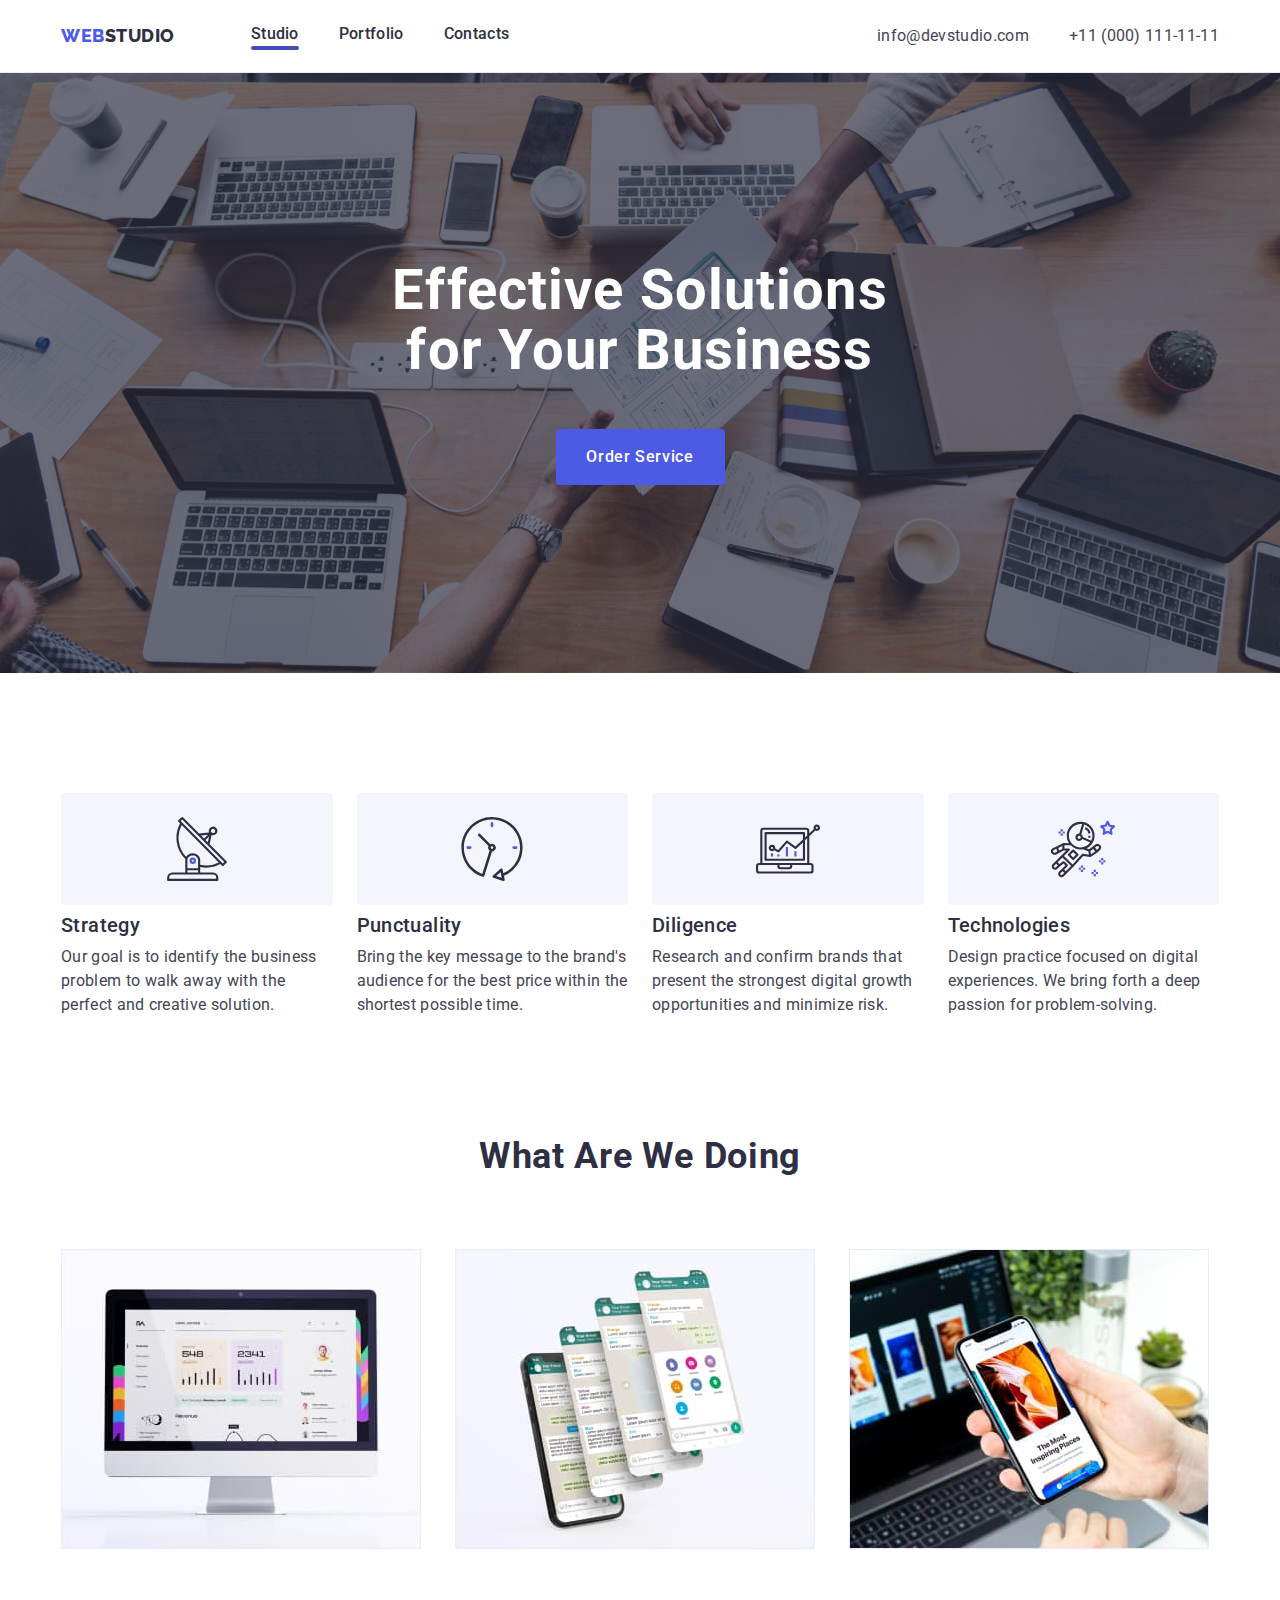
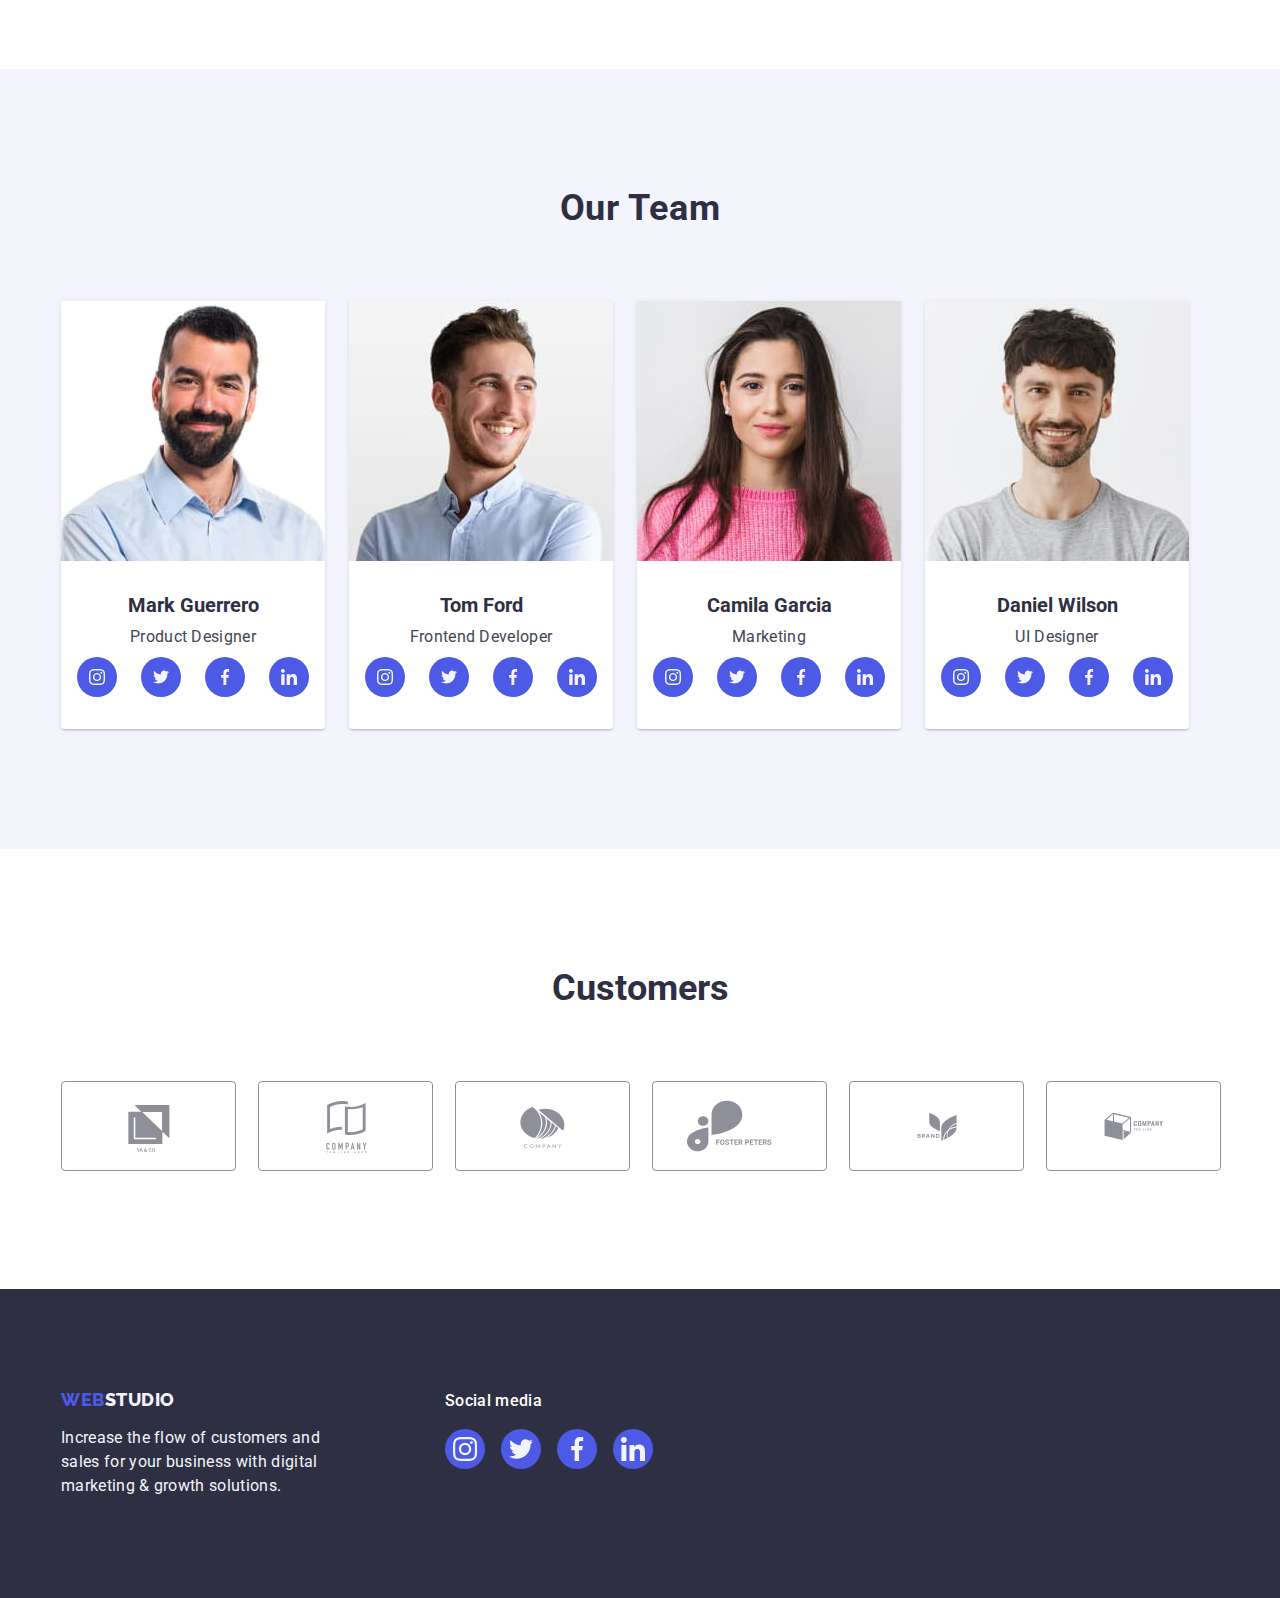
==== commit c9774573: "minor correct" ====
--- a/index.html
+++ b/index.html
@@ -431,7 +431,7 @@
     <div class="modal-container is-hidden" data-modal>
       <div class="modal-box">
         <button type="button" class="button-close" data-modal-close>
-          <svg class="button-close-icon" width="24" height="24">
+          <svg class="button-close-icon" width="8" height="8">
             <use href="./images/icons.svg#icon-close"></use>
           </svg>
         </button>
--- a/css/styles.css
+++ b/css/styles.css
@@ -340,6 +340,7 @@
 
 .section-five-logo {
   fill: currentColor;
+  transition: border-color 250ms cubic-bezier(0.4, 0, 0.2, 1), color 250ms cubic-bezier(0.4, 0, 0.2, 1);
 }
 .section-six {
   padding-top: 96px;
@@ -594,4 +595,69 @@
 }
 .footer-icon-li {
   fill: var(--color-footer);
-}
+  transition: background-color 250ms cubic-bezier(0.4, 0, 0.2, 1); 
+}
+
+.modal-container {
+  position: fixed;
+  top: 0;
+  left: 0;
+  width: 100%;
+  height: 100%;
+  background-color: var(--NAVY-BLUE-modal, rgba(46, 47, 66, 0.4));
+  transition: opacity 250ms cubic-bezier(0.4, 0, 0.2, 1) visibility: 250ms cubic-bezier(0.4, 0, 0.2, 1);
+}
+
+.is-hidden {
+  opacity: 0;
+  visibility: hidden;
+  pointer-events: none;
+}
+
+.modal-box {
+  position: absolute;
+  top: 50%;
+  left: 50%;
+  transform: translate(-50%, -50%) scale(1);
+  width: 408px;
+  min-height: 584px;
+  flex-shrink: 0;
+  border-radius: 4px;
+  background: var(--DAIRY, #fcfcfc);
+  box-shadow: 0px 2px 1px 0px rgba(0, 0, 0, 0.2),
+    0px 1px 3px 0px rgba(0, 0, 0, 0.12), 0px 1px 1px 0px rgba(0, 0, 0, 0.14);
+  transition: transform 250ms cubic-bezier(0.4, 0, 0.2, 1);
+}
+
+
+.modal-button {
+  transition: background-color 250ms cubic-bezier(0.4, 0, 0.2, 1); 
+}
+
+.button-close {
+  position: absolute;
+  top: 24px;
+  right: 24px;
+  width: 24px;
+  height: 24px;
+  flex-shrink: 0;
+  display: flex;
+  border-radius: 50%;
+  align-items: center;
+  justify-content: center;
+  background-color: #e7e9fc;
+  border: 1px solid rgba(0, 0, 0, 0.1);
+  padding: 0;
+  cursor: pointer;
+  transition: background-color 250ms cubic-bezier(0.4, 0, 0.2, 1), border 250ms cubic-bezier(0.4, 0, 0.2, 1);
+}
+
+.button-close:focus, .button-close:hover {
+  background-color: #404bbf;
+  border: none;
+  fill: white;
+}
+
+.button-close-icon {
+  transition: fill 250ms cubic-bezier(0.4, 0, 0.2, 1);
+}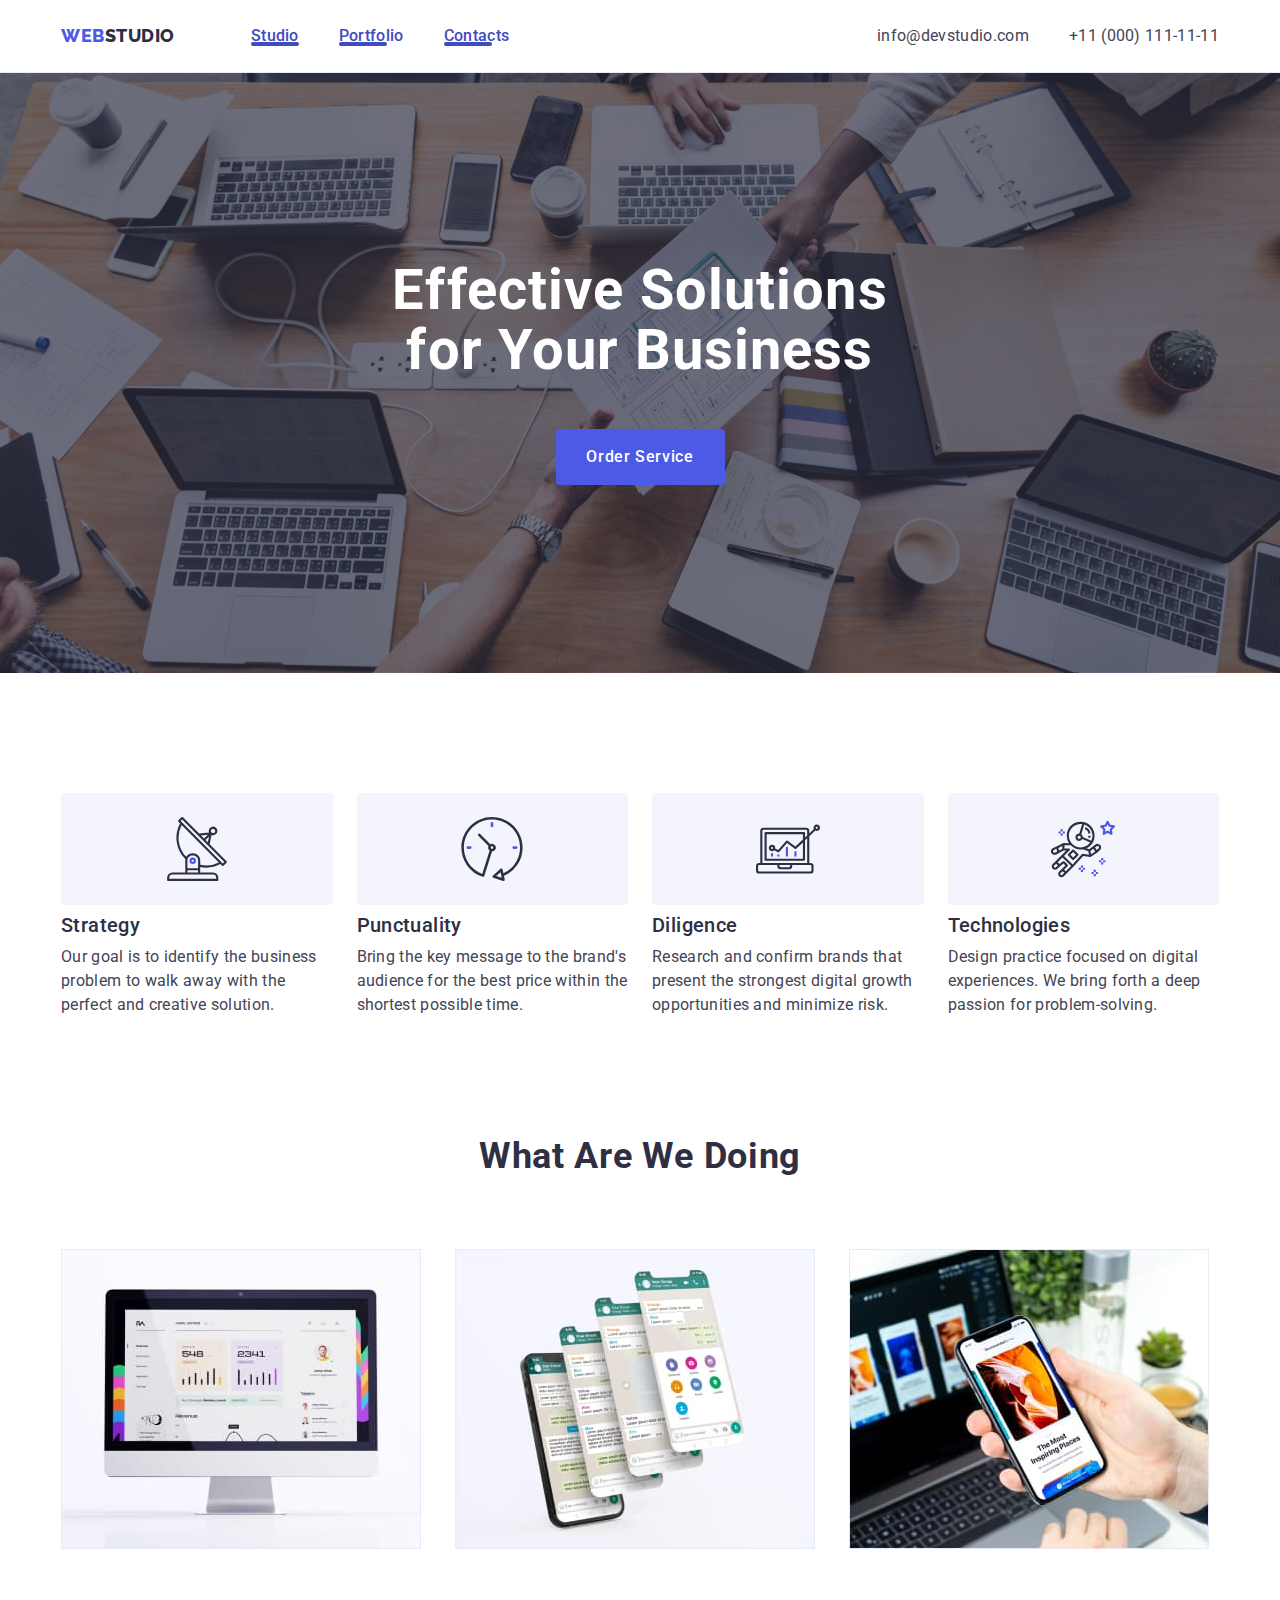
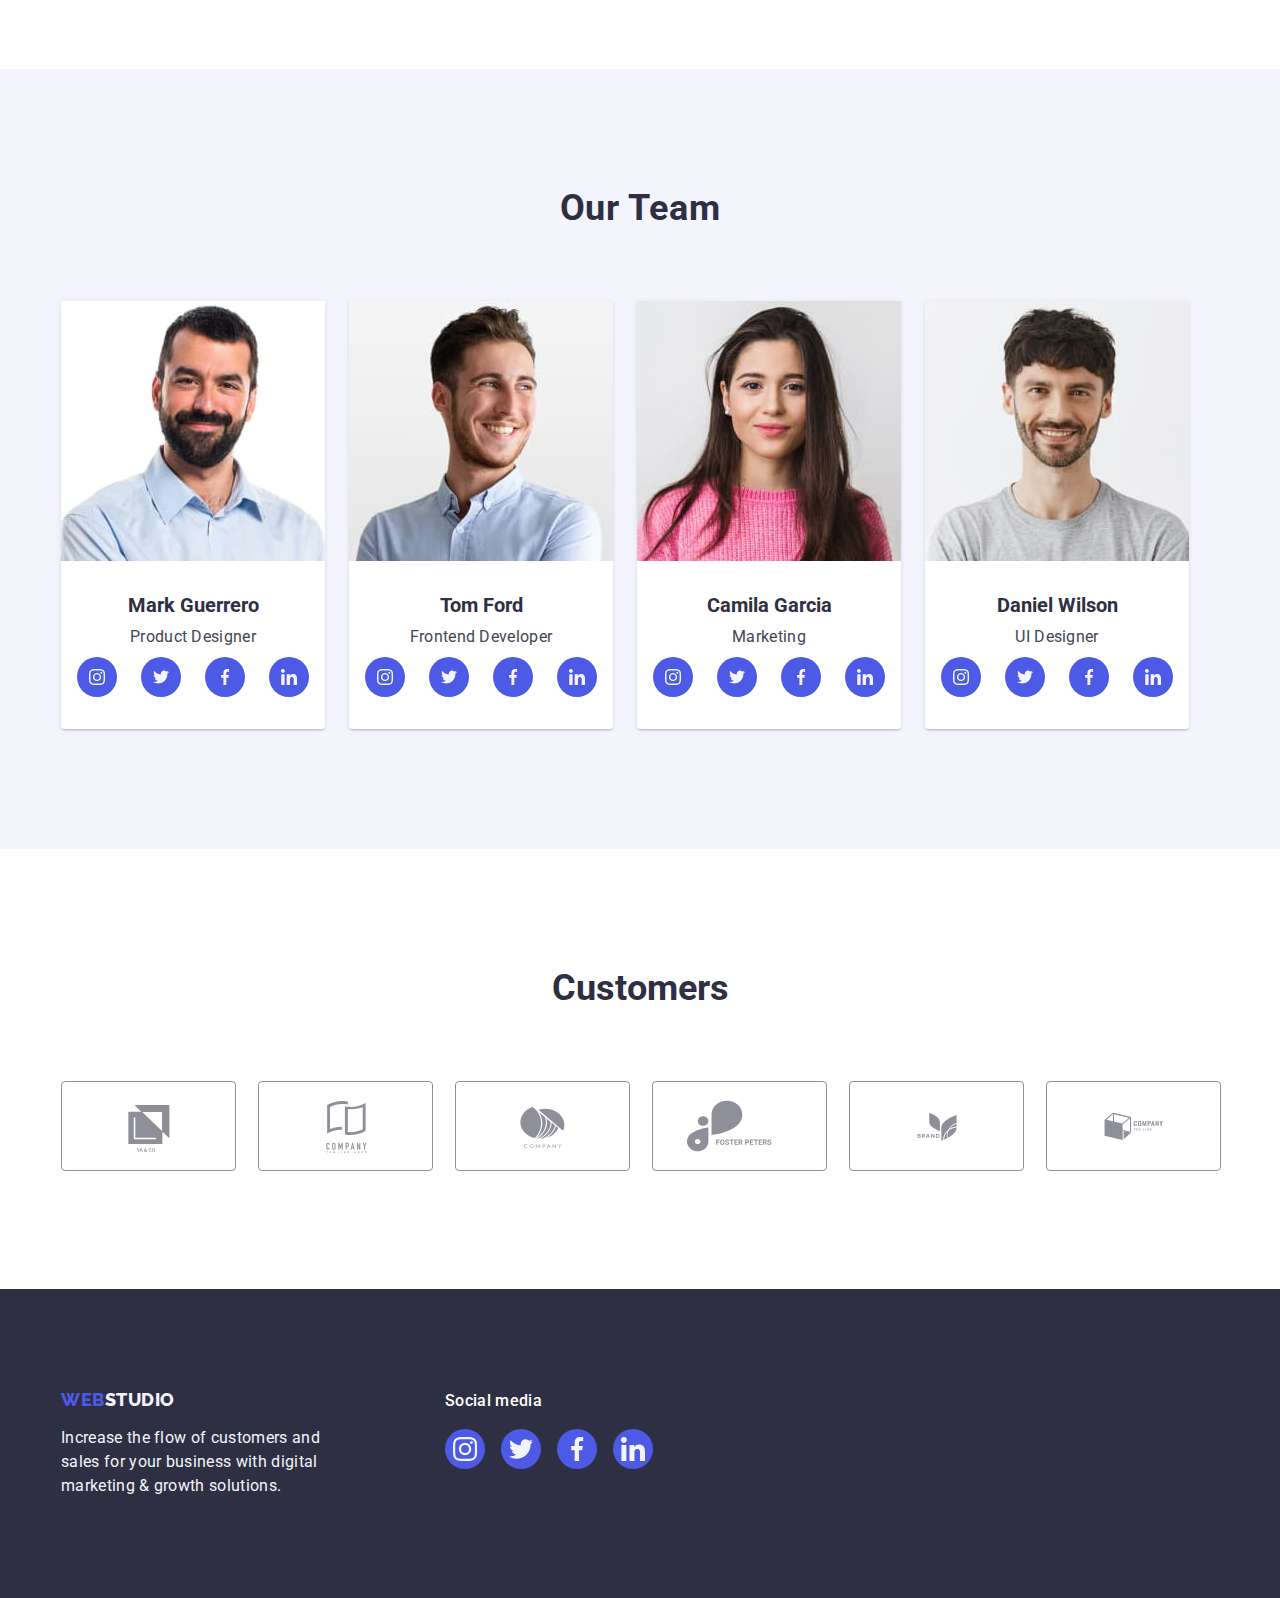
==== commit 3f71bee4: "delete link-underline" ====
--- a/index.html
+++ b/index.html
@@ -31,7 +31,6 @@
           <ul class="list-header link">
             <li>
               <a href="./index.html" class="first-link link">Studio</a>
-              <div class="link-underline"></div>
             </li>
             <li>
               <a href="./portfolio.html" class="first-link link">Portfolio</a>
--- a/css/styles.css
+++ b/css/styles.css
@@ -135,20 +135,18 @@
   font-size: 16px;
   line-height: 1.5;
   letter-spacing: 0.02em;
-  color: #2e2f42;
+  color: #404bbf;
+  position: relative; 
+  transition: color 250ms cubic-bezier(0.4, 0, 0.2, 1)
 }
 
 .first-link::after {
+  content: '';
+  position: absolute;
+  left: 0;
+  bottom: -1px;
   width: 48px;
   height: 4px;
-  border-radius: 2px;
-  background: var(--OCEAN, #404bbf);
-}
-
-.link-underline {
-  width: auto;
-  height: 4px;
-  flex-shrink: 0;
   border-radius: 2px;
   background: var(--OCEAN, #404bbf);
 }
@@ -255,6 +253,7 @@
   letter-spacing: 0.02em;
   color: #434455;
   text-decoration: none;
+  transition: color 250ms cubic-bezier(0.4, 0, 0.2, 1); 
 }
 
 .contact-link:hover {
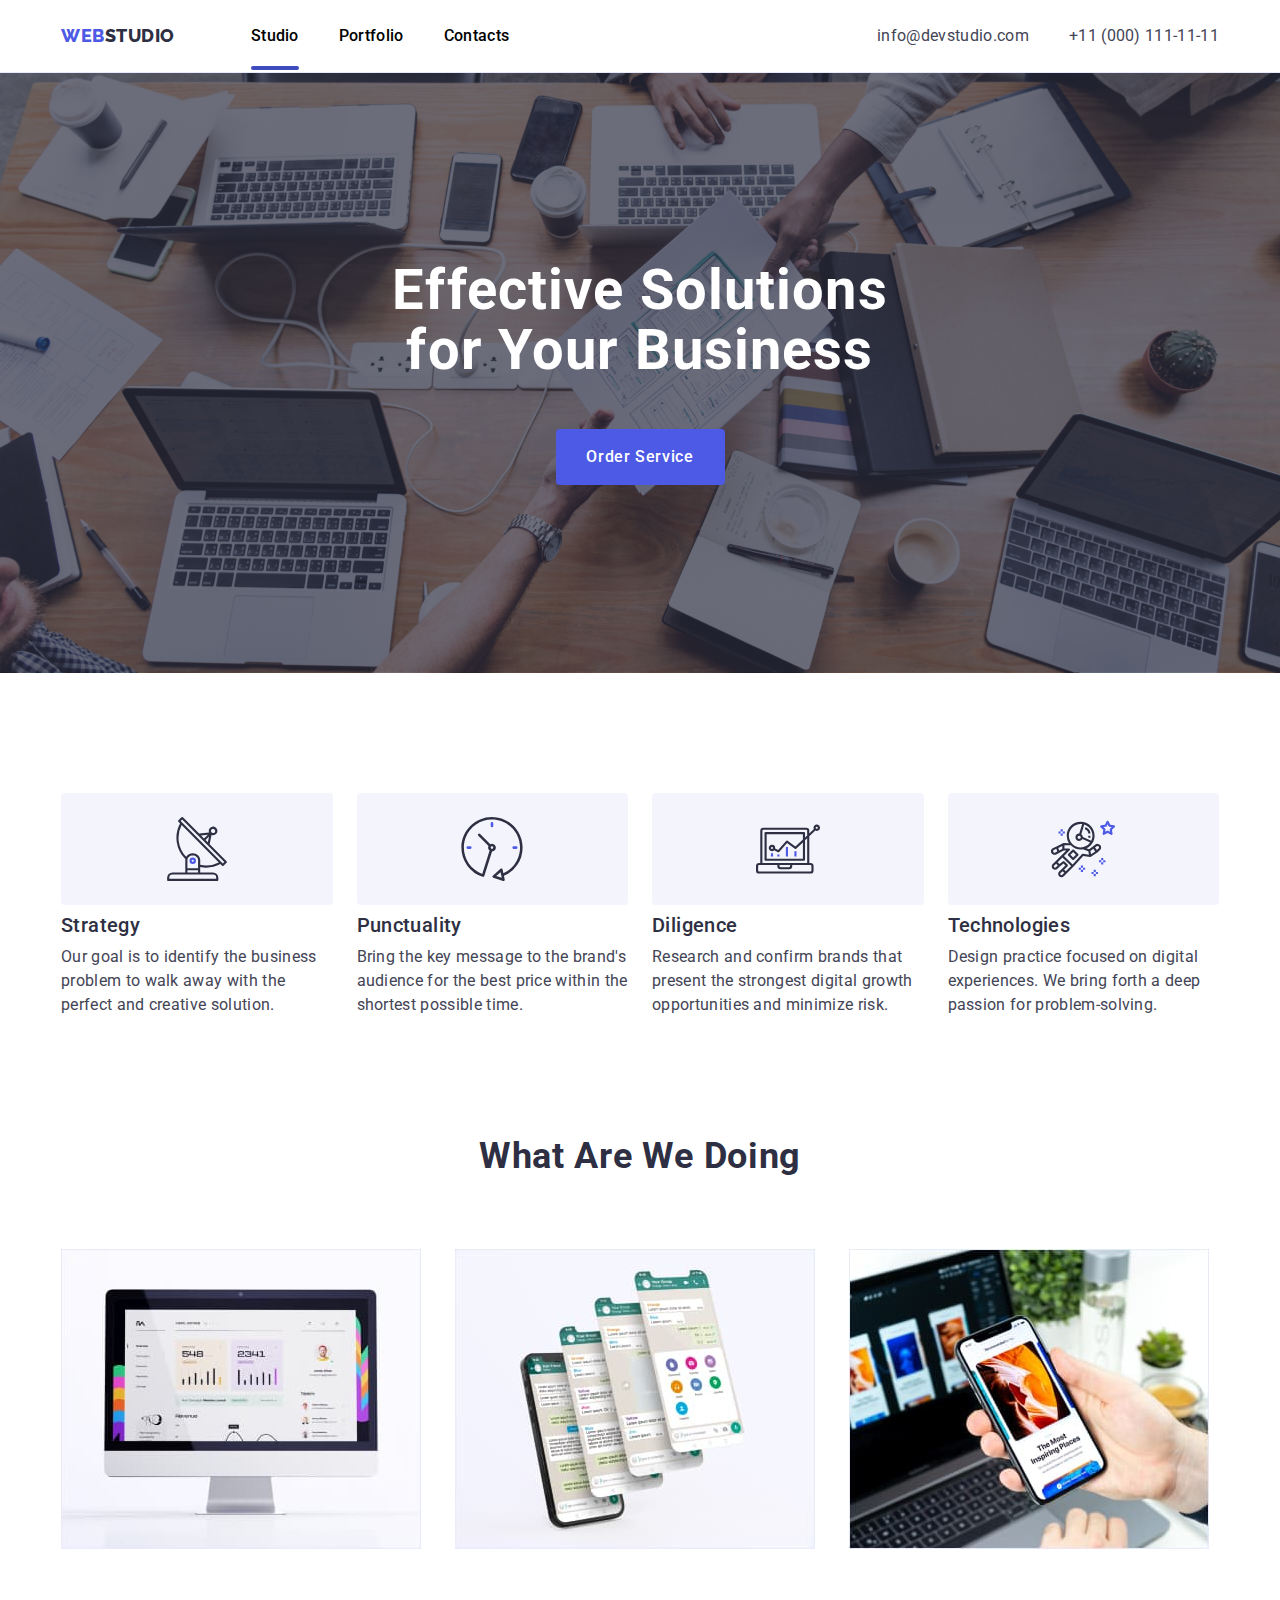
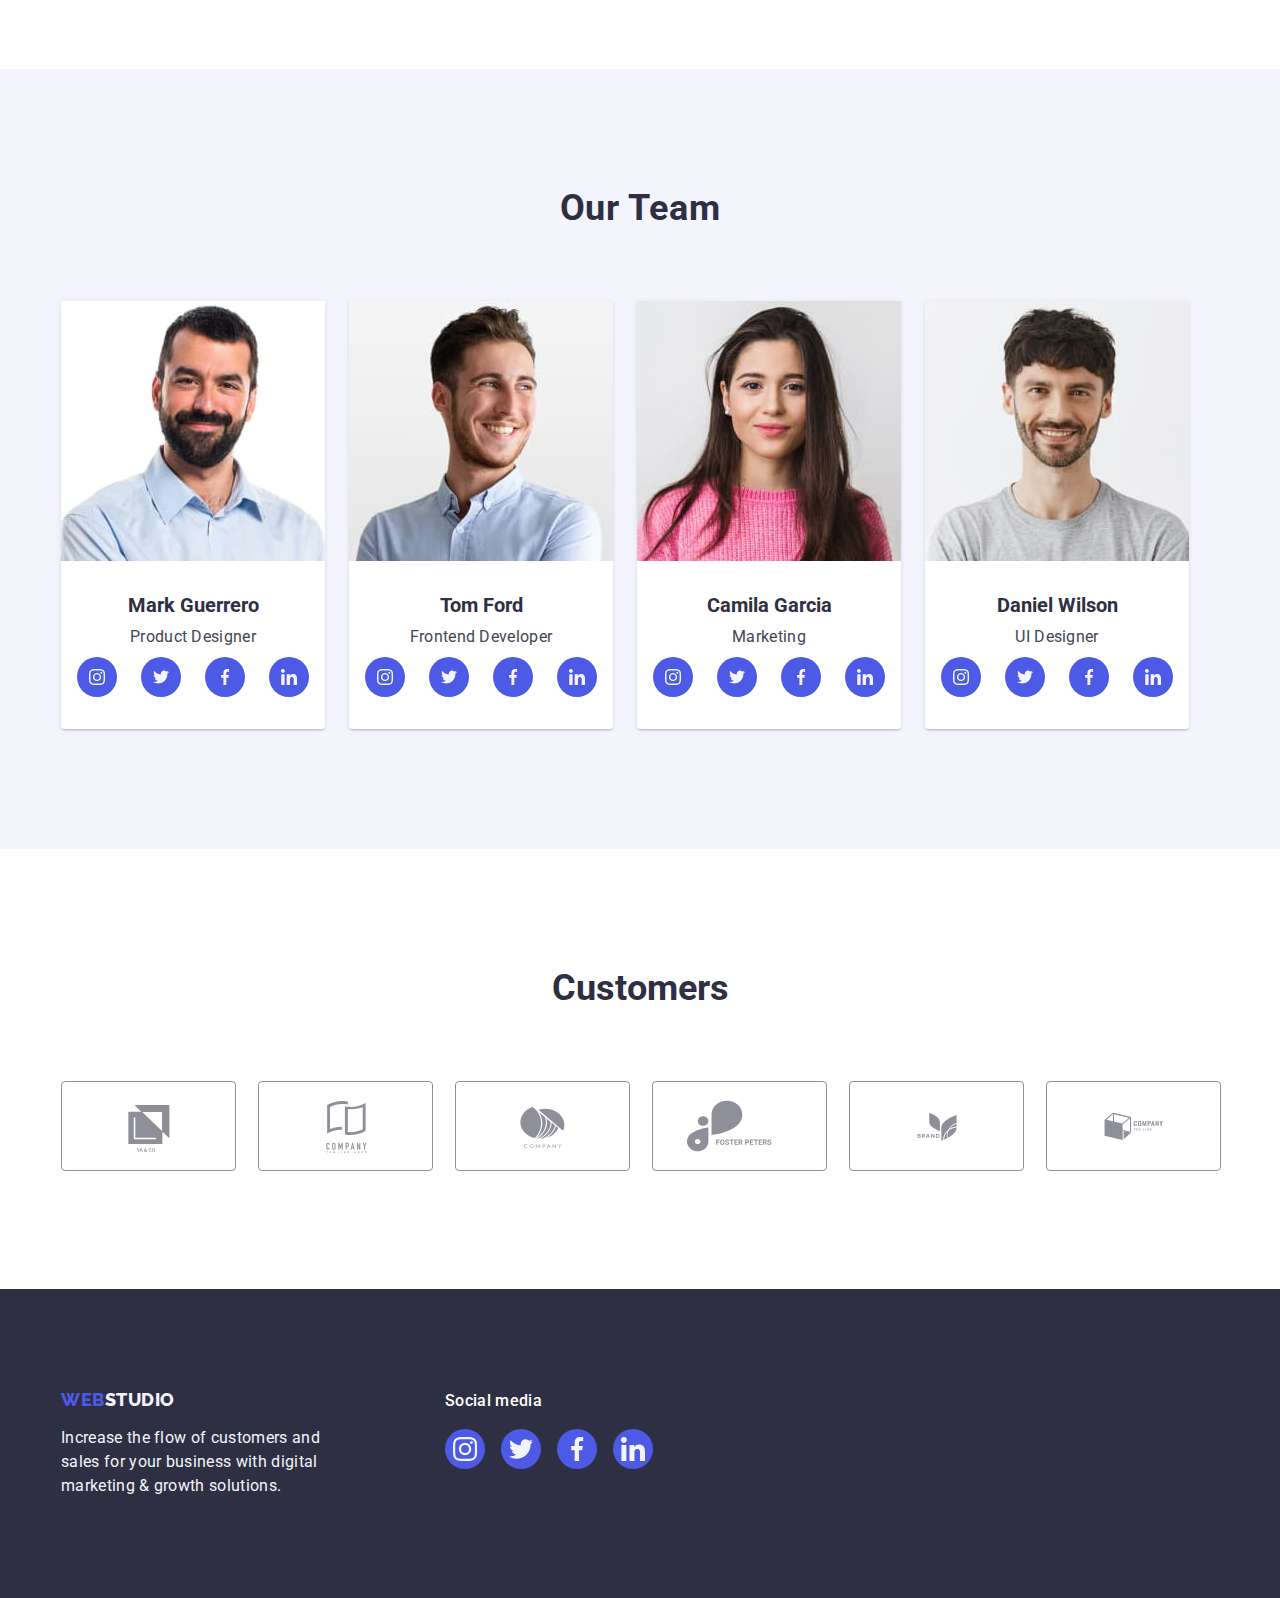
==== commit 675418e8: "add current" ====
--- a/index.html
+++ b/index.html
@@ -30,7 +30,7 @@
 
           <ul class="list-header link">
             <li>
-              <a href="./index.html" class="first-link link">Studio</a>
+              <a href="./index.html" class="first-link link current">Studio</a>
             </li>
             <li>
               <a href="./portfolio.html" class="first-link link">Portfolio</a>
--- a/css/styles.css
+++ b/css/styles.css
@@ -135,17 +135,18 @@
   font-size: 16px;
   line-height: 1.5;
   letter-spacing: 0.02em;
-  color: #404bbf;
-  position: relative; 
-  transition: color 250ms cubic-bezier(0.4, 0, 0.2, 1)
-}
-
-.first-link::after {
-  content: '';
+  color: black;
+  position: relative;
+  transition: color 250ms cubic-bezier(0.4, 0, 0.2, 1);
+  padding: 24px 0;
+}
+
+.current::after {
+  content: "";
   position: absolute;
   left: 0;
   bottom: -1px;
-  width: 48px;
+  width: 100%;
   height: 4px;
   border-radius: 2px;
   background: var(--OCEAN, #404bbf);
@@ -197,6 +198,7 @@
   display: flex;
   align-items: center;
   justify-content: center;
+  transition: background-color 250ms cubic-bezier(0.4, 0, 0.2, 1);
 }
 .link-icon:hover {
   background-color: #404bbf;
@@ -253,7 +255,7 @@
   letter-spacing: 0.02em;
   color: #434455;
   text-decoration: none;
-  transition: color 250ms cubic-bezier(0.4, 0, 0.2, 1); 
+  transition: color 250ms cubic-bezier(0.4, 0, 0.2, 1);
 }
 
 .contact-link:hover {
@@ -262,10 +264,6 @@
 
 .contact-link:focus {
   color: #404bbf;
-}
-
-.filter-button :hover .filter-button :focus {
-  background-color: var(--color-example);
 }
 
 .section-one {
@@ -327,6 +325,8 @@
   align-items: center;
   justify-content: center;
   color: #8e8f99;
+  transition: border-color 250ms cubic-bezier(0.4, 0, 0.2, 1),
+    color 250ms cubic-bezier(0.4, 0, 0.2, 1);
 }
 .section-five-link:hover {
   border-color: #404bbf;
@@ -339,7 +339,8 @@
 
 .section-five-logo {
   fill: currentColor;
-  transition: border-color 250ms cubic-bezier(0.4, 0, 0.2, 1), color 250ms cubic-bezier(0.4, 0, 0.2, 1);
+  transition: border-color 250ms cubic-bezier(0.4, 0, 0.2, 1),
+    color 250ms cubic-bezier(0.4, 0, 0.2, 1);
 }
 .section-six {
   padding-top: 96px;
@@ -478,6 +479,14 @@
   padding: 12px 24px;
   border: 1px solid var(--color-portfolio);
   border-radius: 4px;
+  transition: color 250ms cubic-bezier(0.4, 0, 0.2, 1),
+    background-color 250ms cubic-bezier(0.4, 0, 0.2, 1),
+    border-color 250ms cubic-bezier(0.4, 0, 0.2, 1),
+    box-shadow 250ms cubic-bezier(0.4, 0, 0.2, 1);
+}
+
+.filter-button :hover .filter-button :focus {
+  background-color: var(--color-example);
 }
 
 .filter-button:hover {
@@ -585,6 +594,7 @@
   display: flex;
   align-items: center;
   justify-content: center;
+  transition: background-color 250ms cubic-bezier(0.4, 0, 0.2, 1);
 }
 .footer-link-icon:hover {
   background-color: #31d0aa;
@@ -594,7 +604,6 @@
 }
 .footer-icon-li {
   fill: var(--color-footer);
-  transition: background-color 250ms cubic-bezier(0.4, 0, 0.2, 1); 
 }
 
 .modal-container {
@@ -604,7 +613,8 @@
   width: 100%;
   height: 100%;
   background-color: var(--NAVY-BLUE-modal, rgba(46, 47, 66, 0.4));
-  transition: opacity 250ms cubic-bezier(0.4, 0, 0.2, 1) visibility: 250ms cubic-bezier(0.4, 0, 0.2, 1);
+  transition: opacity 250ms cubic-bezier(0.4, 0, 0.2, 1),
+    visibility 250ms cubic-bezier(0.4, 0, 0.2, 1);
 }
 
 .is-hidden {
@@ -628,9 +638,8 @@
   transition: transform 250ms cubic-bezier(0.4, 0, 0.2, 1);
 }
 
-
 .modal-button {
-  transition: background-color 250ms cubic-bezier(0.4, 0, 0.2, 1); 
+  transition: background-color 250ms cubic-bezier(0.4, 0, 0.2, 1);
 }
 
 .button-close {
@@ -648,10 +657,12 @@
   border: 1px solid rgba(0, 0, 0, 0.1);
   padding: 0;
   cursor: pointer;
-  transition: background-color 250ms cubic-bezier(0.4, 0, 0.2, 1), border 250ms cubic-bezier(0.4, 0, 0.2, 1);
-}
-
-.button-close:focus, .button-close:hover {
+  transition: background-color 250ms cubic-bezier(0.4, 0, 0.2, 1),
+    border 250ms cubic-bezier(0.4, 0, 0.2, 1);
+}
+
+.button-close:focus,
+.button-close:hover {
   background-color: #404bbf;
   border: none;
   fill: white;
@@ -659,4 +670,22 @@
 
 .button-close-icon {
   transition: fill 250ms cubic-bezier(0.4, 0, 0.2, 1);
-}+}
+
+.portfolio-box {
+}
+
+.portfolio-box-p {
+  position: absolute;
+  top: 0;
+  font-size: 16px;
+  line-height: 1.5;
+  letter-spacing: 0.02em;
+  color: var(--color-footer, #f4f4fd);
+  padding: 40px 32px;
+  background-color: #4d5ae5;
+  height: 100%;
+  width: 100%;
+  transform: translateY(100%);
+  transition: transform 250ms cubic-bezier(0.4, 0, 0.2, 1);
+}
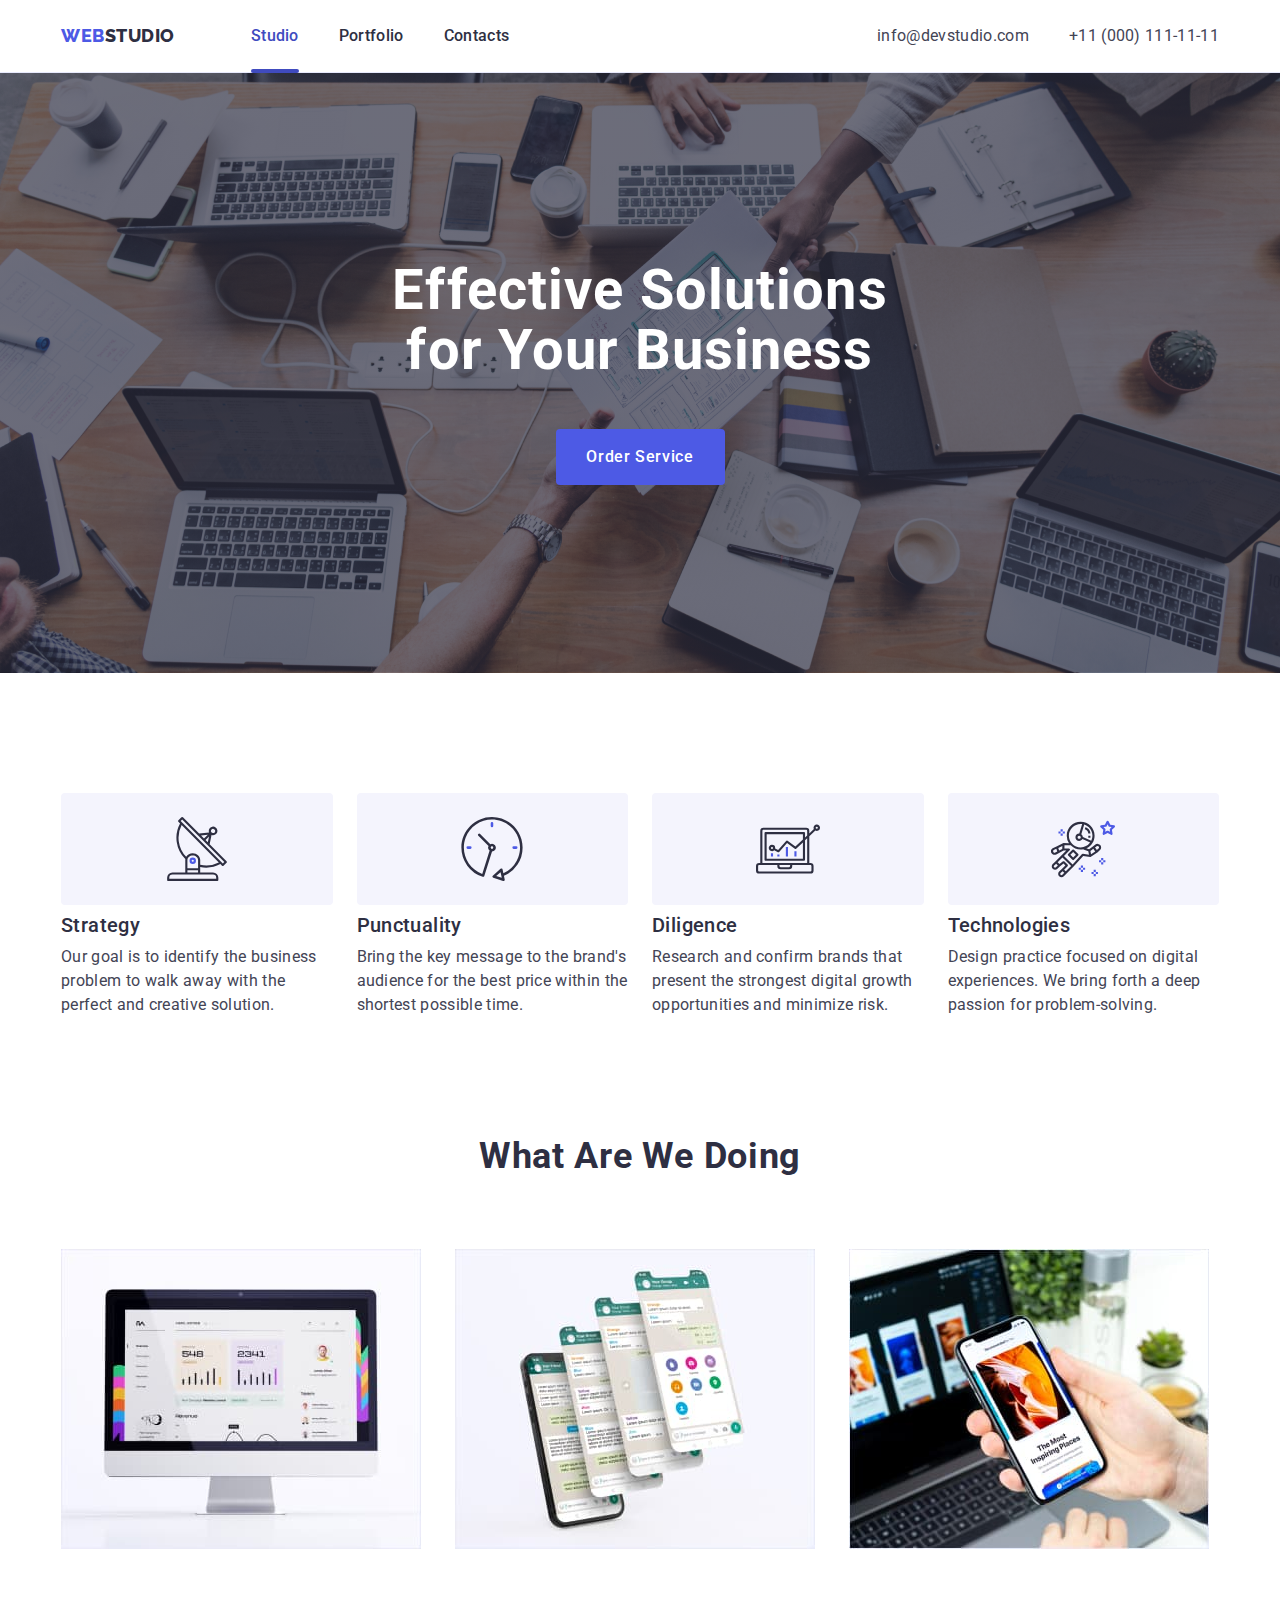
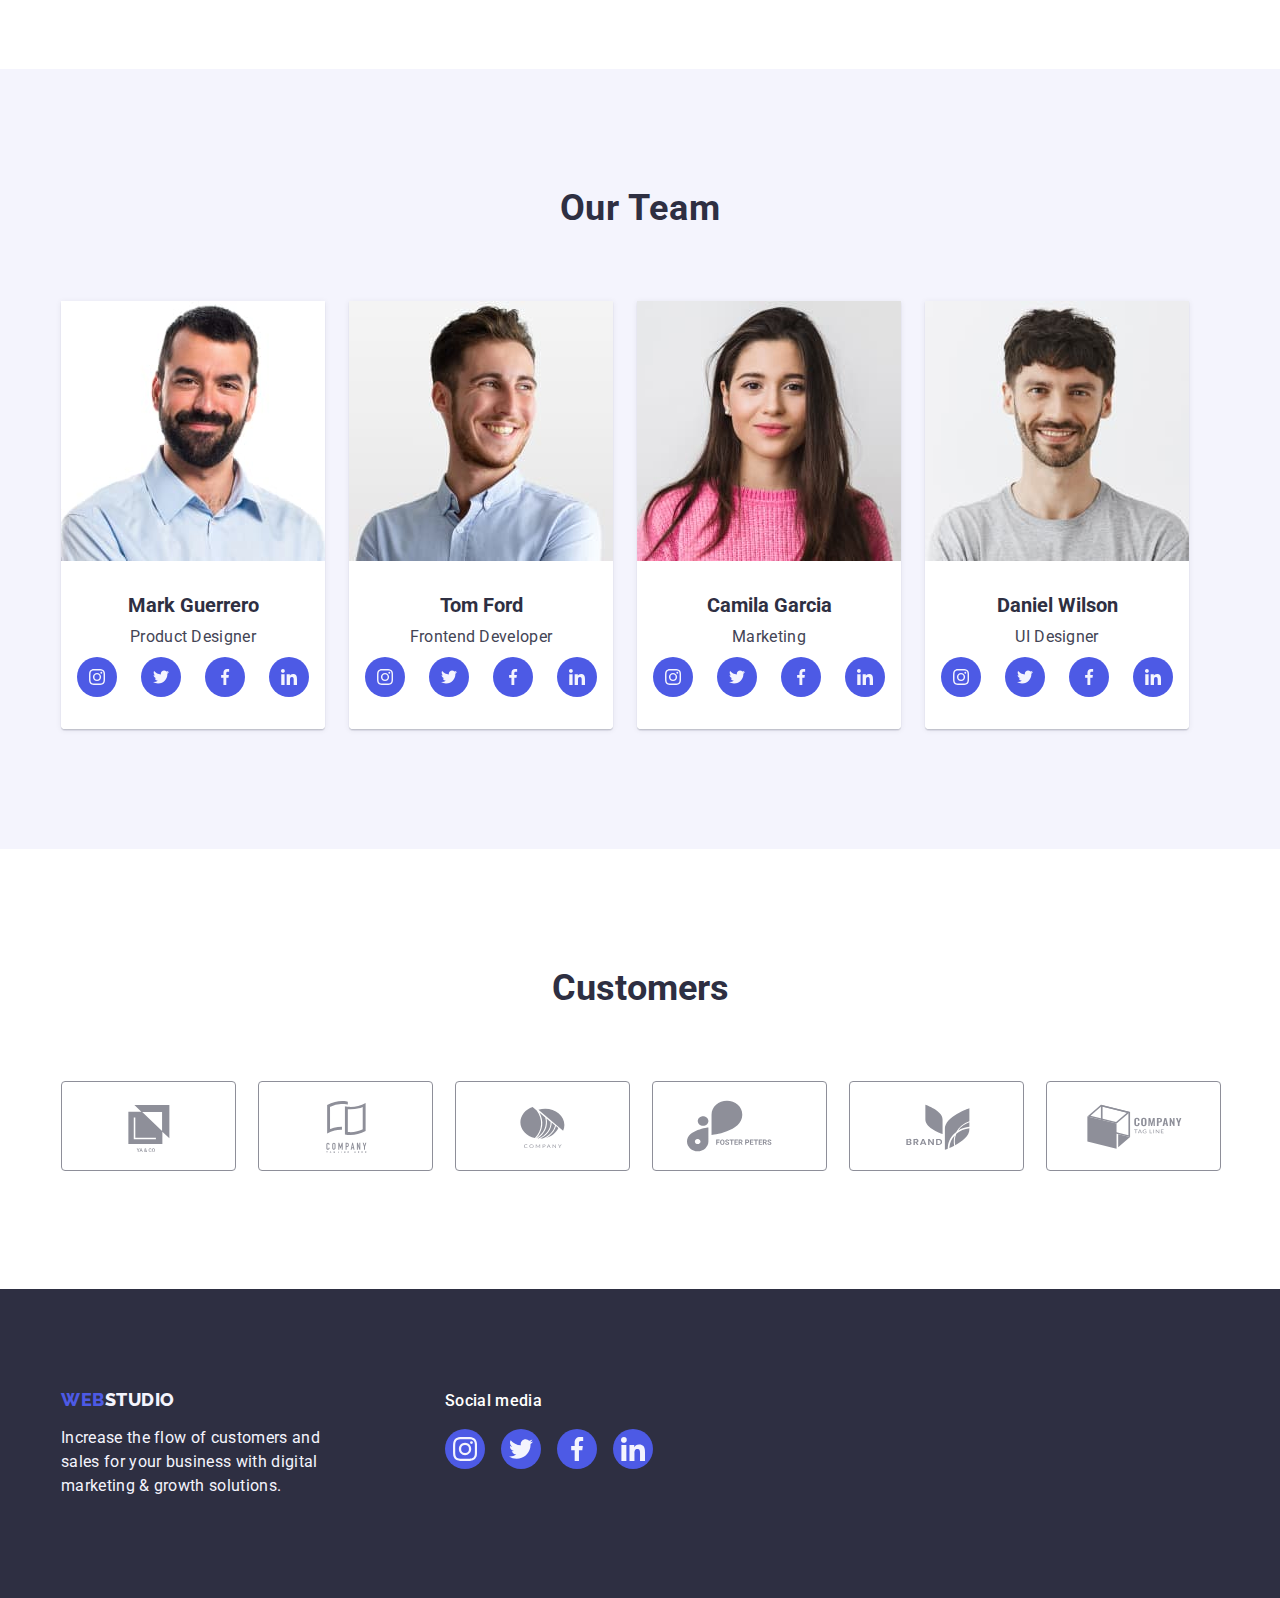
==== commit 9bd2ad30: "Update index.html" ====
--- a/index.html
+++ b/index.html
@@ -20,6 +20,7 @@
     <link rel="stylesheet" href="./css/styles.css" type="text/css" />
     <title>WebStudio</title>
   </head>
+  <!--05-->
   <body>
     <header class="header">
       <div class="header-div container">
--- a/css/styles.css
+++ b/css/styles.css
@@ -131,14 +131,19 @@
 }
 
 .first-link {
+  display: inline-block;
   font-weight: 500;
   font-size: 16px;
   line-height: 1.5;
   letter-spacing: 0.02em;
-  color: black;
+  color: #2e2f42;
   position: relative;
   transition: color 250ms cubic-bezier(0.4, 0, 0.2, 1);
   padding: 24px 0;
+}
+
+.current {
+  color: #404bbf;
 }
 
 .current::after {
@@ -157,9 +162,12 @@
   display: block;
 }
 
-.portfolio-li:hover {
-  box-shadow: 0px 1px 6px rgba(46, 47, 66, 0.08),
-    0px 1px 1px rgba(46, 47, 66, 0.16), 0px 2px 1px rgba(46, 47, 66, 0.08);
+.portfolio-link:hover .portfolio-box-p {
+  transform: translateY(0%);
+}
+
+.portfolio-link:focus .portfolio-box-p {
+  transform: translateY(0%);
 }
 
 .portfolio-li:focus {
@@ -168,6 +176,7 @@
 }
 .portfolio-link {
   display: block;
+  transition: box-shadow 250ms cubic-bezier(0.4, 0, 0.2, 1);
 }
 .portfolio-link:focus {
   box-shadow: 0px 1px 6px rgba(46, 47, 66, 0.08),
@@ -339,9 +348,8 @@
 
 .section-five-logo {
   fill: currentColor;
-  transition: border-color 250ms cubic-bezier(0.4, 0, 0.2, 1),
-    color 250ms cubic-bezier(0.4, 0, 0.2, 1);
-}
+}
+
 .section-six {
   padding-top: 96px;
   padding-bottom: 120px;
@@ -673,6 +681,8 @@
 }
 
 .portfolio-box {
+  position: relative;
+  overflow: hidden;
 }
 
 .portfolio-box-p {
